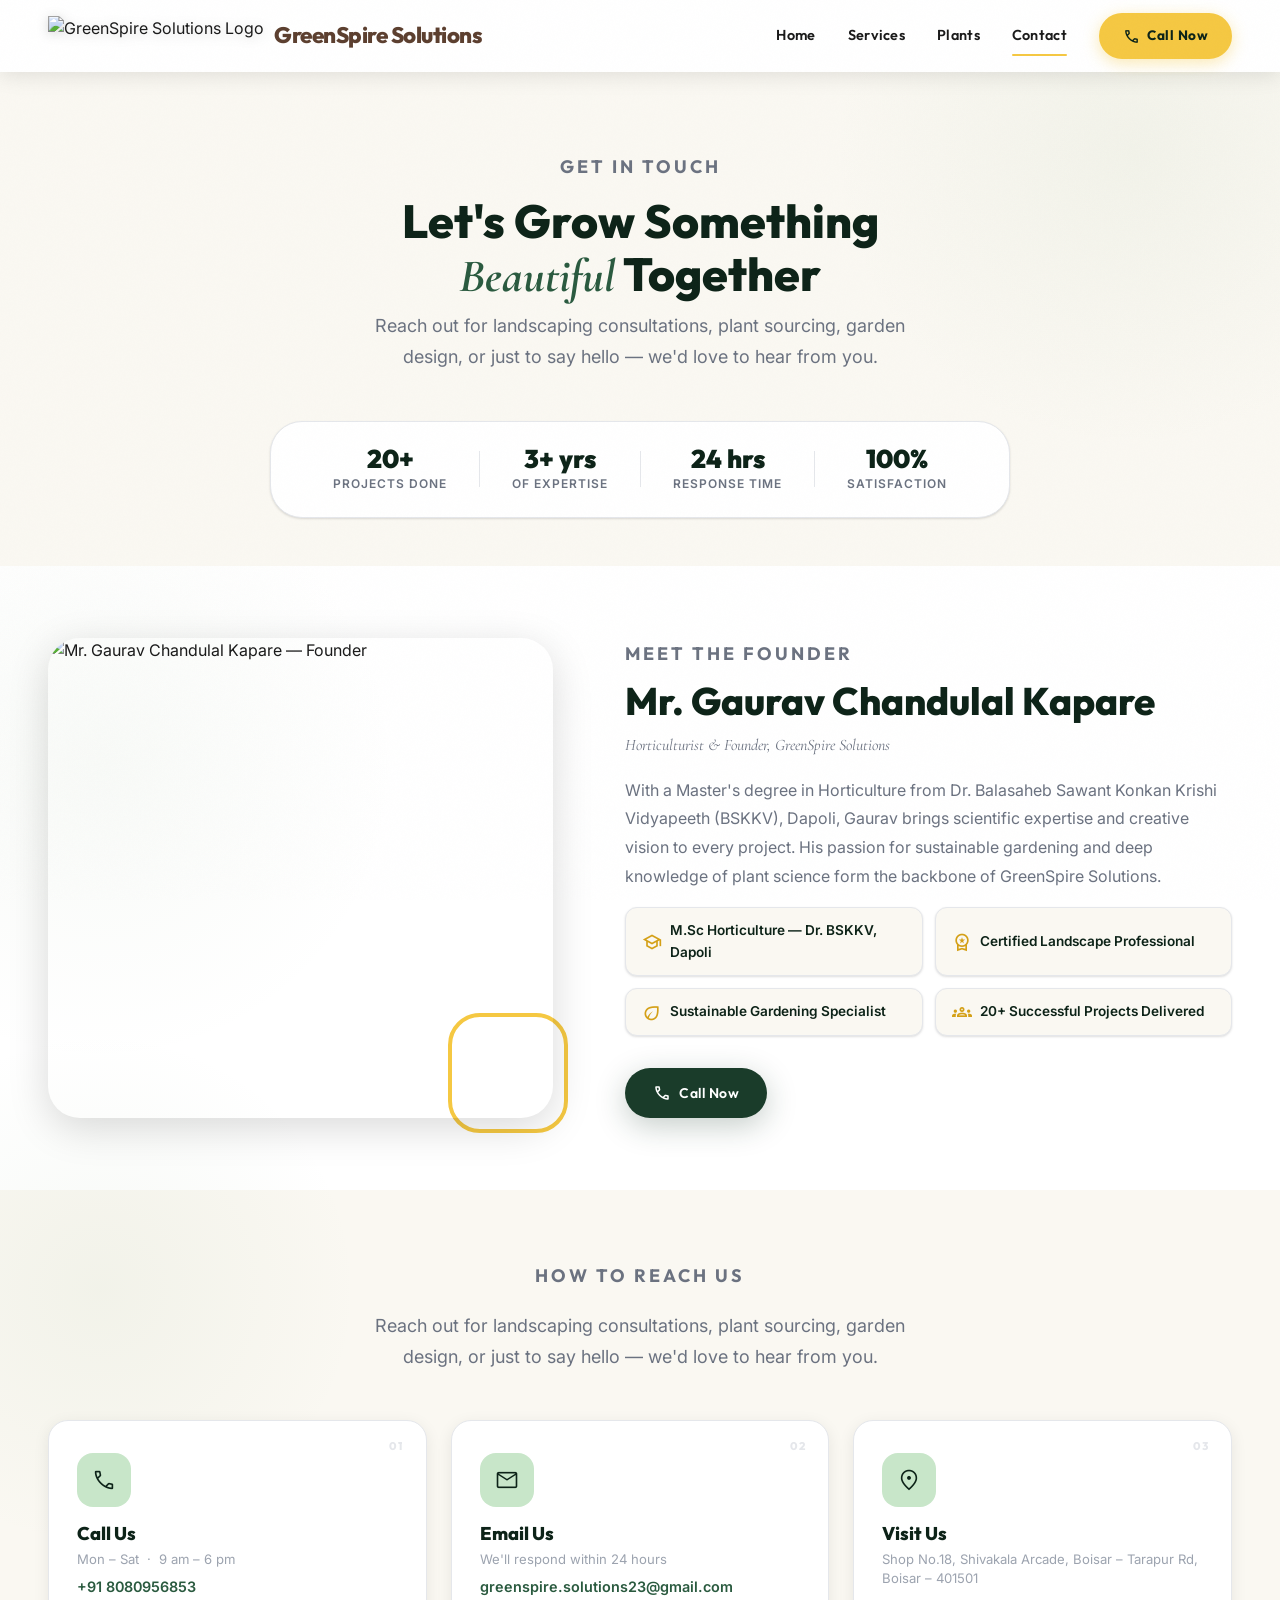
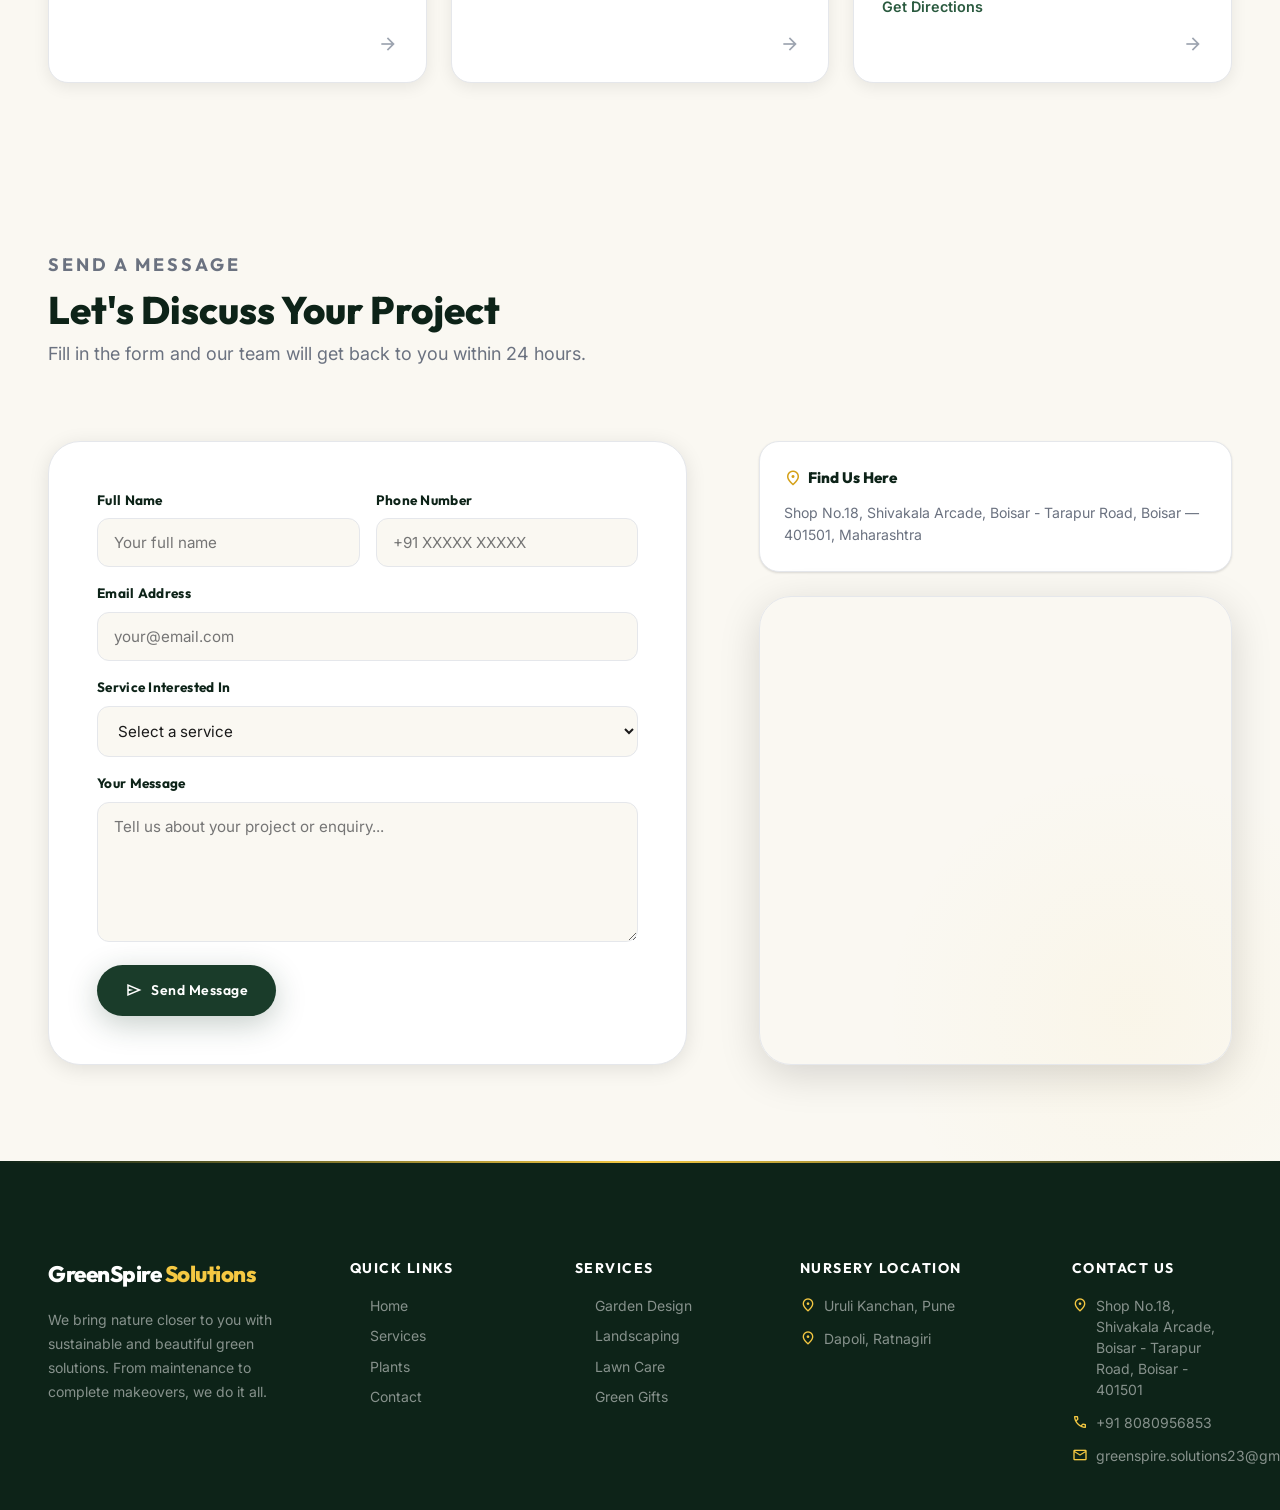
==== contact.html @ 5f8f9358 "ok" ====
<!DOCTYPE html>
<html lang="en">

<head>
  <meta charset="UTF-8">
  <meta name="viewport" content="width=device-width, initial-scale=1.0">
  <meta name="description"
    content="Get in touch with GreenSpire Solutions. Contact Mr. Gaurav Kapare for landscaping, garden design, and plant consultancy in Boisar.">
  <title>Contact Us — GreenSpire Solutions</title>

  <link rel="canonical" href="https://greenspiresolutions.co.in/contact.html">

  <!-- Favicon -->
  <link rel="icon" type="image/png" href="https://ik.imagekit.io/greenspire/GreenSpire%20Solutions%20/logo.png">

  <!-- Open Graph / Social Share -->
  <meta property="og:type" content="website">
  <meta property="og:title" content="Contact Us — GreenSpire Solutions">
  <meta property="og:description" content="Get in touch with GreenSpire Solutions for landscaping, garden design, and plant consultancy in Boisar.">
  <meta property="og:image" content="https://ik.imagekit.io/greenspire/images/about.webp?updatedAt=1776152697371">
  <meta property="og:url" content="https://greenspiresolutions.co.in/contact.html">
  <meta name="twitter:card" content="summary_large_image">

  <!-- Fonts & Material Symbols -->
  <link rel="preconnect" href="https://fonts.googleapis.com">
  <link rel="preconnect" href="https://fonts.gstatic.com" crossorigin>
  <link rel="stylesheet"
    href="https://fonts.googleapis.com/css2?family=Material+Symbols+Outlined:opsz,wght,FILL,GRAD@20..48,100..700,0..1,-50..200" />
  <link rel="stylesheet" href="https://cdnjs.cloudflare.com/ajax/libs/font-awesome/6.5.0/css/all.min.css">

  <!-- Styles -->
  <link rel="stylesheet" href="style/global.css">
  <link rel="stylesheet" href="style/header.css">
  <link rel="stylesheet" href="style/footer.css">
  <link rel="stylesheet" href="style/contact.css">
</head>

<body class="no-announcement">

  <!-- NAVBAR -->
  <nav class="navbar navbar--white" id="navbar" role="navigation" aria-label="Main Navigation">
    <div class="container">
      <a href="index.html" class="nav-logo" aria-label="GreenSpire Home">
        <img src="https://ik.imagekit.io/greenspire/GreenSpire%20Solutions%20/logo.png" alt="GreenSpire Solutions Logo" style="height:40px;width:auto;">
        <span class="nav-logo-text">GreenSpire Solutions</span>
      </a>
      <div class="nav-links" id="navLinks">
        <a href="index.html">Home</a>
        <a href="services.html">Services</a>
        <a href="plants.html">Plants</a>
        <a href="contact.html" class="active">Contact</a>
        <a href="tel:+918080956853" class="btn btn--primary nav-cta">
          <span class="material-symbols-outlined">call</span> Call Now
        </a>
      </div>
      <button class="nav-hamburger" id="navHamburger" aria-label="Toggle mobile menu" aria-expanded="false">
        <span></span><span></span><span></span>
      </button>
    </div>
  </nav>
  <div class="nav-overlay" id="navOverlay" aria-hidden="true"></div>

  <!-- CONTACT INTRO (replaces page-header) -->
  <section class="contact-intro-section">
    <div class="container">
      <div class="svc-section-intro reveal">
        <p class="section-label section-label--dark">Get In Touch</p>
        <h2>Let's Grow Something <em>Beautiful</em> Together</h2>
        <p>Reach out for landscaping consultations, plant sourcing, garden design, or just to say hello — we'd love to hear from you.</p>
      </div>
      <div class="contact-stats reveal">
        <div class="contact-stat">
          <span class="contact-stat-number">20+</span>
          <span class="contact-stat-label">Projects Done</span>
        </div>
        <div class="contact-stat-divider"></div>
        <div class="contact-stat">
          <span class="contact-stat-number">3+ yrs</span>
          <span class="contact-stat-label">Of Expertise</span>
        </div>
        <div class="contact-stat-divider"></div>
        <div class="contact-stat">
          <span class="contact-stat-number">24 hrs</span>
          <span class="contact-stat-label">Response Time</span>
        </div>
        <div class="contact-stat-divider"></div>
        <div class="contact-stat">
          <span class="contact-stat-number">100%</span>
          <span class="contact-stat-label">Satisfaction</span>
        </div>
      </div>
    </div>
  </section>

  <!-- OWNER PROFILE -->
  <section class="section profile-section">
    <div class="container">
      <div class="profile-image reveal-left">
        <img src="https://ik.imagekit.io/greenspire/images/about.webp?updatedAt=1776152697371" loading="lazy" alt="Mr. Gaurav Chandulal Kapare — Founder">
      </div>
      <div class="profile-details reveal-right">
        <p class="section-label">Meet the Founder</p>
        <h2>Mr. Gaurav Chandulal Kapare</h2>
        <p class="profile-title">Horticulturist &amp; Founder, GreenSpire Solutions</p>
        <p>
          With a Master's degree in Horticulture from Dr. Balasaheb Sawant Konkan Krishi Vidyapeeth (BSKKV),
          Dapoli, Gaurav brings scientific expertise and creative vision to every project. His passion for
          sustainable gardening and deep knowledge of plant science form the backbone of GreenSpire Solutions.
        </p>
        <div class="qualifications">
          <div class="qual-item">
            <span class="material-symbols-outlined">school</span>
            M.Sc Horticulture — Dr. BSKKV, Dapoli
          </div>
          <div class="qual-item">
            <span class="material-symbols-outlined">workspace_premium</span>
            Certified Landscape Professional
          </div>
          <div class="qual-item">
            <span class="material-symbols-outlined">eco</span>
            Sustainable Gardening Specialist
          </div>
          <div class="qual-item">
            <span class="material-symbols-outlined">groups</span>
            20+ Successful Projects Delivered
          </div>
        </div>
        <a href="tel:+918080956853" class="btn btn--primary">
          <span class="material-symbols-outlined">call</span> Call Now
        </a>
      </div>
    </div>
  </section>

  <section class="contact-info-section">
    <div class="container">

      <div class="contact-reach-intro">
        <p class="section-label section-label--dark">How to Reach Us</p>
        <p class="contact-reach-sub">Reach out for landscaping consultations, plant sourcing, garden design, or just to say hello — we'd love to hear from you.</p>
      </div>

      <div class="contact-info-grid">

        <!-- Card 1: Call -->
        <a href="tel:+918080956853" class="contact-info-card" aria-label="Call us">
          <div class="cic-index">01</div>
          <div class="cic-icon-ring">
            <span class="material-symbols-outlined">call</span>
          </div>
          <div class="cic-body">
            <h4>Call Us</h4>
            <p class="cic-meta">Mon – Sat &nbsp;·&nbsp; 9 am – 6 pm</p>
            <span class="cic-value">+91 8080956853</span>
          </div>
          <span class="cic-arrow material-symbols-outlined">arrow_forward</span>
        </a>

        <!-- Card 2: Email -->
        <a href="mailto:greenspire.solutions23@gmail.com" class="contact-info-card" aria-label="Email us">
          <div class="cic-index">02</div>
          <div class="cic-icon-ring">
            <span class="material-symbols-outlined">mail</span>
          </div>
          <div class="cic-body">
            <h4>Email Us</h4>
            <p class="cic-meta">We'll respond within 24 hours</p>
            <span class="cic-value">greenspire.solutions23@gmail.com</span>
          </div>
          <span class="cic-arrow material-symbols-outlined">arrow_forward</span>
        </a>

        <!-- Card 3: Visit -->
        <a href="https://maps.google.com/?q=GreenSpire+Solutions+Boisar" target="_blank" rel="noopener noreferrer" class="contact-info-card" aria-label="Visit us">
          <div class="cic-index">03</div>
          <div class="cic-icon-ring">
            <span class="material-symbols-outlined">location_on</span>
          </div>
          <div class="cic-body">
            <h4>Visit Us</h4>
            <p class="cic-meta">Shop No.18, Shivakala Arcade, Boisar – Tarapur Rd, Boisar – 401501</p>
            <span class="cic-value">Get Directions</span>
          </div>
          <span class="cic-arrow material-symbols-outlined">arrow_forward</span>
        </a>

      </div>
    </div>
  </section>

  <!-- CONTACT FORM & MAP -->
  <section class="contact-form-section">
    <div class="container">

      <div class="section-intro-inline reveal">
        <p class="section-label section-label--dark">Send a Message</p>
        <h2>Let's Discuss Your Project</h2>
        <p>Fill in the form and our team will get back to you within 24 hours.</p>
      </div>

      <div class="contact-form-layout">

        <!-- Form box -->
        <div class="contact-form-box reveal-left">
          <div id="contactFormWrap">
            <form
              name="contact"
              method="POST"
              id="contactForm"
              data-netlify="true"
              netlify-honeypot="bot-field"
            >
              <input type="hidden" name="form-name" value="contact">
              <p style="display:none">
                <label>Don't fill this out: <input name="bot-field"></label>
              </p>

              <div class="form-row">
                <div class="form-group">
                  <label for="name">Full Name</label>
                  <input type="text" id="name" name="name" placeholder="Your full name" required>
                </div>
                <div class="form-group">
                  <label for="phone">Phone Number</label>
                  <input type="tel" id="phone" name="phone" placeholder="+91 XXXXX XXXXX" required>
                </div>
              </div>
              <div class="form-group">
                <label for="email">Email Address</label>
                <input type="email" id="email" name="email" placeholder="your@email.com" required>
              </div>
              <div class="form-group">
                <label for="service">Service Interested In</label>
                <select id="service" name="service">
                  <option value="">Select a service</option>
                  <option value="Garden Design">Garden Design</option>
                  <option value="Planting &amp; Landscaping">Planting &amp; Landscaping</option>
                  <option value="Lawn Care">Lawn Care</option>
                  <option value="Irrigation Systems">Irrigation Systems</option>
                  <option value="Expert Maintenance">Expert Maintenance</option>
                  <option value="Corporate Green Gifts">Corporate Green Gifts</option>
                  <option value="Consultancy Services">Consultancy Services</option>
                  <option value="Other">Other</option>
                </select>
              </div>
              <div class="form-group">
                <label for="message">Your Message</label>
                <textarea id="message" name="message" placeholder="Tell us about your project or enquiry..." required></textarea>
              </div>
              <button type="submit" class="btn btn--primary" id="submitBtn">
                <span class="material-symbols-outlined">send</span> Send Message
              </button>
            </form>
          </div>

          <div class="form-success" id="formSuccess">
            <div class="success-icon">
              <span class="material-symbols-outlined">check_circle</span>
            </div>
            <h3>Message Sent!</h3>
            <p>Thank you for reaching out. We'll get back to you within 24 hours.</p>
            <button class="btn btn--primary" id="sendAnotherBtn">
              <span class="material-symbols-outlined">refresh</span> Send Another
            </button>
          </div>
        </div>

        <!-- Map column -->
        <div class="contact-map-col reveal-right">
          <div class="map-quick-info">
            <h4><span class="material-symbols-outlined">location_on</span> Find Us Here</h4>
            <p>Shop No.18, Shivakala Arcade, Boisar - Tarapur Road, Boisar — 401501, Maharashtra</p>
          </div>
          <div class="contact-map">
            <iframe
              src="https://www.google.com/maps/embed?pb=!1m18!1m12!1m3!1d3753.9379043570675!2d72.75709287631457!3d19.800229981559262!2m3!1f0!2f0!3f0!3m2!1i1024!2i768!4f13.1!3m3!1m2!1s0x3be71f02e15a7d15%3A0xc2d3e58716fefe42!2sGreenSpire%20Solutions!5e0!3m2!1sen!2sin!4v1772623169081!5m2!1sen!2sin"
              allowfullscreen="" loading="lazy" referrerpolicy="no-referrer-when-downgrade"
              title="GreenSpire Solutions Location - Boisar">
            </iframe>
          </div>
        </div>

      </div>
    </div>
  </section>

  <!-- FOOTER -->
  <footer class="footer" role="contentinfo">
    <div class="container">
      <div class="footer-grid">
        <div class="footer-brand">
          <a href="index.html" class="nav-logo" aria-label="GreenSpire Home">
            <span class="nav-logo-text" style="color:var(--clr-white);">GreenSpire<span style="color:var(--clr-amber);"> Solutions</span></span>
          </a>
          <p>We bring nature closer to you with sustainable and beautiful green solutions. From maintenance to
            complete makeovers, we do it all.</p>
        </div>
        <div class="footer-col">
          <h4>Quick Links</h4>
          <div class="footer-links">
            <a href="index.html"><span class="material-symbols-outlined">chevron_right</span> Home</a>
            <a href="services.html"><span class="material-symbols-outlined">chevron_right</span> Services</a>
            <a href="plants.html"><span class="material-symbols-outlined">chevron_right</span> Plants</a>
            <a href="contact.html"><span class="material-symbols-outlined">chevron_right</span> Contact</a>
          </div>
        </div>
        <div class="footer-col">
          <h4>Services</h4>
          <div class="footer-links">
            <a href="services.html"><span class="material-symbols-outlined">chevron_right</span> Garden Design</a>
            <a href="services.html"><span class="material-symbols-outlined">chevron_right</span> Landscaping</a>
            <a href="services.html"><span class="material-symbols-outlined">chevron_right</span> Lawn Care</a>
            <a href="services.html"><span class="material-symbols-outlined">chevron_right</span> Green Gifts</a>
          </div>
        </div>
        <div class="footer-col">
          <h4>Nursery Location</h4>
          <div class="footer-contact-item">
            <span class="material-symbols-outlined">location_on</span>
            <span>Uruli Kanchan, Pune</span>
          </div>
          <div class="footer-contact-item">
            <span class="material-symbols-outlined">location_on</span>
            <span>Dapoli, Ratnagiri</span>
          </div>
        </div>
        <div class="footer-col">
          <h4>Contact Us</h4>
          <div class="footer-contact-item">
            <span class="material-symbols-outlined">location_on</span>
            <span>Shop No.18, Shivakala Arcade, Boisar - Tarapur Road, Boisar - 401501</span>
          </div>
          <div class="footer-contact-item">
            <span class="material-symbols-outlined">call</span>
            <a href="tel:+918080956853">+91 8080956853</a>
          </div>
          <div class="footer-contact-item">
            <span class="material-symbols-outlined">mail</span>
            <a href="mailto:greenspire.solutions23@gmail.com">greenspire.solutions23@gmail.com</a>
          </div>
        </div>
        
      </div>
    </div>
  </footer>

  <!-- GO TO TOP BUTTON -->
  <button class="go-top-btn" id="goTopBtn" aria-label="Go to top">
    <span class="material-symbols-outlined">arrow_upward</span>
  </button>

  <script src="js/main.js"></script>
  <script>
    document.addEventListener('DOMContentLoaded', function () {
      var form = document.getElementById('contactForm');
      var formWrap = document.getElementById('contactFormWrap');
      var formSuccess = document.getElementById('formSuccess');
      var submitBtn = document.getElementById('submitBtn');
      var sendAnotherBtn = document.getElementById('sendAnotherBtn');

      function encode(data) {
        return Object.keys(data)
          .map(function (key) {
            return encodeURIComponent(key) + '=' + encodeURIComponent(data[key]);
          })
          .join('&');
      }

      function showSuccess() {
        formWrap.classList.add('hidden');
        formSuccess.classList.add('visible');
        formSuccess.scrollIntoView({ behavior: 'smooth', block: 'center' });
      }

      function resetSubmitBtn() {
        submitBtn.disabled = false;
        submitBtn.innerHTML = '<span class="material-symbols-outlined">send</span> Send Message';
      }

      form.addEventListener('submit', async function (e) {
        e.preventDefault();

        submitBtn.disabled = true;
        submitBtn.innerHTML = '<span class="material-symbols-outlined">hourglass_empty</span> Sending...';

        try {
          var formData = new FormData(form);
          var data = Object.fromEntries(formData.entries());
          data['form-name'] = 'contact';

          var response = await fetch('/', {
            method: 'POST',
            headers: { 'Content-Type': 'application/x-www-form-urlencoded' },
            body: encode(data)
          });

          if (!response.ok) {
            throw new Error('Form submission failed with status: ' + response.status);
          }

          showSuccess();
          window.history.replaceState({}, document.title, window.location.pathname);
        } catch (error) {
          resetSubmitBtn();
          var errMsg = document.getElementById('formErrorMsg');
          if (!errMsg) {
            errMsg = document.createElement('p');
            errMsg.id = 'formErrorMsg';
            errMsg.style.cssText = 'color:#c62828;font-size:0.9rem;margin-top:0.75rem;';
            submitBtn.after(errMsg);
          }
          errMsg.textContent = 'Something went wrong. Please try again or call us directly.';
        }
      });

      sendAnotherBtn.addEventListener('click', function () {
        formSuccess.classList.remove('visible');
        formWrap.classList.remove('hidden');
        form.reset();
        resetSubmitBtn();
        var errMsg = document.getElementById('formErrorMsg');
        if (errMsg) errMsg.textContent = '';
        window.history.replaceState({}, document.title, window.location.pathname);
      });
    });
  </script>
</body>
</html>
---- style/global.css ----
/* ===================================================
   GREENSPIRE — GLOBAL CSS
   Design System · Tokens · Resets · Utilities
   =================================================== */

@import url('https://fonts.googleapis.com/css2?family=Cormorant+Garamond:ital,wght@0,400;0,600;0,700;1,400&family=Inter:wght@300;400;500;600;700&family=Outfit:wght@400;500;600;700;800;900&family=Playfair+Display:ital,wght@0,400;0,700;1,400&display=swap');

/* ── CSS Custom Properties ── */
:root {
  /* Colors */
  --clr-forest:        #1A3C2A;
  --clr-forest-light:  #2A5A3F;
  --clr-forest-deep:   #0D2318;
  --clr-amber:         #F5C842;
  --clr-amber-dark:    #D4A017;
  --clr-amber-light:   #FDE68A;
  --clr-sage:          #87A878;
  --clr-mint:          #C8E6C9;
  --clr-cream:         #FAF8F2;
  --clr-cream-dark:    #F0EDE2;
  --clr-coral:         #E8705A;
  --clr-brown:         #5C3F2F;
  --clr-white:         #FFFFFF;
  --clr-black:         #0A0A0A;
  --clr-text:          #1A1A1A;
  --clr-text-muted:    #6B7280;
  --clr-text-light:    #9CA3AF;
  --clr-border:        #E5E7EB;

  /* Typography */
  --ff-display:  'Cormorant Garamond', Georgia, serif;
  --ff-heading:  'Outfit', 'Inter', sans-serif;
  --ff-body:     'Inter', system-ui, sans-serif;

  /* Font Sizes */
  --fs-xs:     0.75rem;
  --fs-small:  0.875rem;
  --fs-body:   1rem;
  --fs-md:     1.125rem;
  --fs-lg:     1.25rem;
  --fs-xl:     1.5rem;
  --fs-2xl:    2rem;
  --fs-3xl:    2.5rem;
  --fs-4xl:    3.5rem;
  --fs-5xl:    5rem;
  --fs-hero:   clamp(3rem, 7vw, 6rem);

  /* Spacing */
  --space-xs:   0.5rem;
  --space-sm:   0.75rem;
  --space-md:   1rem;
  --space-lg:   1.5rem;
  --space-xl:   2rem;
  --space-2xl:  3rem;
  --space-3xl:  4.5rem;
  --space-4xl:  6rem;

  /* Layout */
  --nav-height:    72px;
  --container-max: 1280px;
  --container-pad: clamp(1rem, 5vw, 3rem);

  /* Borders */
  --radius-sm:  6px;
  --radius-md:  12px;
  --radius-lg:  20px;
  --radius-xl:  32px;
  --radius-pill: 9999px;

  /* Shadows */
  --shadow-sm:  0 1px 3px rgba(0,0,0,0.08), 0 1px 2px rgba(0,0,0,0.06);
  --shadow-md:  0 4px 20px rgba(0,0,0,0.10);
  --shadow-lg:  0 10px 40px rgba(0,0,0,0.15);
  --shadow-xl:  0 25px 60px rgba(0,0,0,0.20);
  --shadow-green: 0 8px 30px rgba(26,60,42,0.25);
  --shadow-amber: 0 8px 30px rgba(245,200,66,0.30);

  /* Transitions */
  --transition:     0.3s cubic-bezier(0.4, 0, 0.2, 1);
  --transition-slow: 0.6s cubic-bezier(0.4, 0, 0.2, 1);
  --transition-bounce: 0.45s cubic-bezier(0.34, 1.56, 0.64, 1);

  /* Z-index layers */
  --z-base:    0;
  --z-raised:  10;
  --z-sticky:  100;
  --z-overlay: 200;
  --z-modal:   300;
  --z-top:     400;
}

/* ── Reset & Base ── */
*, *::before, *::after {
  box-sizing: border-box;
  margin: 0;
  padding: 0;
}

html {
  font-size: 16px;
  scroll-behavior: smooth;
  overflow-x: hidden;
  -webkit-font-smoothing: antialiased;
  -moz-osx-font-smoothing: grayscale;
  text-rendering: optimizeLegibility;
}

body {
  font-family: var(--ff-body);
  font-size: var(--fs-body);
  color: var(--clr-text);
  background: var(--clr-cream);
  overflow-x: hidden;
  line-height: 1.6;
  cursor: auto;
}

img, video {
  display: block;
  max-width: 100%;
  height: auto;
}

a {
  text-decoration: none;
  color: inherit;
}

ul, ol {
  list-style: none;
}

button {
  border: none;
  background: none;
  cursor: pointer;
  font: inherit;
}

/* ── Container ── */
.container {
  max-width: var(--container-max);
  margin-inline: auto;
  padding-inline: var(--container-pad);
}

/* ── Section ── */
.section {
  padding-block: var(--space-4xl);
}

/* ── Buttons ── */
.btn {
  display: inline-flex;
  align-items: center;
  gap: var(--space-xs);
  padding: 14px 28px;
  border-radius: var(--radius-pill);
  font-family: var(--ff-heading);
  font-size: var(--fs-small);
  font-weight: 600;
  letter-spacing: 0.5px;
  transition: all var(--transition-bounce);
  cursor: pointer;
  position: relative;
  overflow: hidden;
  white-space: nowrap;
}

.btn::before {
  content: '';
  position: absolute;
  inset: 0;
  background: rgba(255,255,255,0.15);
  opacity: 0;
  transition: opacity 0.3s ease;
}

.btn:hover::before { opacity: 1; }

.btn--primary {
  background: var(--clr-forest);
  color: var(--clr-white);
  box-shadow: var(--shadow-green);
}

.btn--primary:hover {
  transform: translateY(-3px);
  box-shadow: 0 15px 40px rgba(26,60,42,0.35);
}

.btn--amber-solid {
  background: var(--clr-amber);
  color: var(--clr-forest-deep);
  font-weight: 700;
  box-shadow: 0 15px 40px rgba(30, 68, 21, 0.344);
}

.btn--amber-solid:hover {
  transform: translateY(-3px) scale(1.02);
  box-shadow: 0 15px 40px rgba(19, 18, 15, 0.45);
}

.btn--ghost-white {
  background: transparent;
  color: var(--clr-white);
  border: 2px solid rgba(255,255,255,0.5);
}

.btn--ghost-white:hover {
  background: rgba(255,255,255,0.12);
  border-color: var(--clr-white);
  transform: translateY(-3px);
}

.btn--outline {
  background: transparent;
  color: var(--clr-forest);
  border: 2px solid var(--clr-forest);
}

.btn--outline:hover {
  background: var(--clr-forest);
  color: var(--clr-white);
  transform: translateY(-3px);
}

.btn--dark-why {
  background: var(--clr-forest-deep);
  color: var(--clr-white);
  box-shadow: var(--shadow-green);
}

.btn--dark-why:hover {
  transform: translateY(-3px);
  box-shadow: 0 15px 40px rgba(13,35,24,0.40);
}

.btn .material-symbols-outlined {
  font-size: 18px;
  transition: transform 0.3s ease;
}

.btn:hover .material-symbols-outlined {
  transform: translate(3px, -3px);
}

/* ── Section Labels ── */
.section-label {
  display: inline-block;
  font-family: var(--ff-heading);
  font-size: 0.875rem;
  font-weight: 700;
  letter-spacing: 3px;
  text-transform: uppercase;
  color: var(--clr-sage);
  margin-bottom: var(--space-sm);
}

.section-label--dark {
  color: var(--clr-forest);
}

.section-label--amber {
  color: var(--clr-amber-dark);
}

/* ── Section Headers ── */
.section-header {
  text-align: center;
  margin-bottom: var(--space-3xl);
}

.section-header h2 {
  font-family: var(--ff-heading);
  font-size: var(--fs-4xl);
  font-weight: 800;
  line-height: 1.1;
  color: var(--clr-forest-deep);
  margin-bottom: var(--space-md);
}

.section-header p {
  font-size: var(--fs-md);
  color: var(--clr-text-muted);
  max-width: 520px;
  margin-inline: auto;
}

.section-header-v2 {
  display: flex;
  align-items: flex-end;
  justify-content: space-between;
  margin-bottom: var(--space-2xl);
  gap: var(--space-md);
}

.section-title-v2 {
  font-family: var(--ff-heading);
  font-size: clamp(2rem, 4vw, 3.5rem);
  font-weight: 900;
  line-height: 1.05;
  color: var(--clr-forest-deep);
}

/* ── Reveal Animations ── */
.reveal,
.reveal-left,
.reveal-right {
  opacity: 0;
  transform: translateY(40px);
  transition: opacity 0.7s ease, transform 0.7s cubic-bezier(0.34, 1.56, 0.64, 1);
}

.reveal-left {
  transform: translateX(-60px);
}

.reveal-right {
  transform: translateX(60px);
}

.reveal.visible,
.reveal-left.visible,
.reveal-right.visible {
  opacity: 1;
  transform: translate(0);
}

/* Staggered delays */
.reveal[style*="--i:0"] { transition-delay: 0ms; }
.reveal[style*="--i:1"] { transition-delay: 100ms; }
.reveal[style*="--i:2"] { transition-delay: 200ms; }
.reveal[style*="--i:3"] { transition-delay: 300ms; }
.reveal[style*="--i:4"] { transition-delay: 400ms; }

/* ── CTA Center ── */
.cta-center {
  text-align: center;
  margin-top: var(--space-3xl);
}

/* ── Project Tag ── */
.project-tag {
  display: inline-block;
  padding: 4px 12px;
  background: var(--clr-amber);
  color: var(--clr-forest-deep);
  border-radius: var(--radius-pill);
  font-size: var(--fs-xs);
  font-weight: 700;
  letter-spacing: 1.5px;
  text-transform: uppercase;
  margin-bottom: var(--space-xs);
}

/* ── Noise texture overlay (subtle) ── */
body::before {
  content: '';
  position: fixed;
  inset: 0;
  opacity: 0.018;
  background-image: url("data:image/svg+xml,%3Csvg xmlns='http://www.w3.org/2000/svg' width='300' height='300'%3E%3Cfilter id='noise'%3E%3CfeTurbulence type='fractalNoise' baseFrequency='0.65' numOctaves='3' stitchTiles='stitch'/%3E%3C/filter%3E%3Crect width='300' height='300' filter='url(%23noise)' opacity='1'/%3E%3C/svg%3E");
  pointer-events: none;
  z-index: 9998;
}

/* ── Go Top Button ── */
.go-top-btn {
  position: fixed;
  bottom: 2rem;
  right: 2rem;
  width: 52px;
  height: 52px;
  border-radius: 50%;
  background: var(--clr-forest);
  color: var(--clr-white);
  display: flex;
  align-items: center;
  justify-content: center;
  box-shadow: var(--shadow-green);
  z-index: var(--z-overlay);
  opacity: 0;
  transform: translateY(20px);
  transition: all var(--transition);
  pointer-events: none;
  cursor: pointer;
}

.go-top-btn.visible {
  opacity: 1;
  transform: translateY(0);
  pointer-events: all;
}

.go-top-btn:hover {
  background: var(--clr-amber);
  color: var(--clr-forest-deep);
  transform: translateY(-4px);
}

/* ── Material Symbols ── */
.material-symbols-outlined {
  font-variation-settings: 'FILL' 0, 'wght' 400, 'GRAD' 0, 'opsz' 24;
  vertical-align: middle;
  line-height: 1;
}

/* ── Scrollbar ── */
::-webkit-scrollbar {
  width: 5px;
}
::-webkit-scrollbar-track {
  background: var(--clr-cream-dark);
}
::-webkit-scrollbar-thumb {
  background: var(--clr-sage);
  border-radius: var(--radius-pill);
}
::-webkit-scrollbar-thumb:hover {
  background: var(--clr-forest);
}

/* ── Lightbox ── */
.lightbox {
  position: fixed;
  inset: 0;
  background: rgba(10, 10, 10, 0.92);
  z-index: var(--z-modal);
  display: flex;
  align-items: center;
  justify-content: center;
  opacity: 0;
  visibility: hidden;
  transition: opacity 0.3s ease, visibility 0.3s ease;
  backdrop-filter: blur(10px);
}

.lightbox.open {
  opacity: 1;
  visibility: visible;
}

.lightbox-close {
  position: absolute;
  top: 1.5rem;
  right: 1.5rem;
  width: 44px;
  height: 44px;
  border-radius: 50%;
  background: rgba(255,255,255,0.1);
  color: var(--clr-white);
  display: flex;
  align-items: center;
  justify-content: center;
  transition: all var(--transition);
  cursor: pointer;
}

.lightbox-close:hover {
  background: var(--clr-amber);
  color: var(--clr-forest-deep);
  transform: rotate(90deg);
}

.lightbox-content {
  display: flex;
  flex-direction: column;
  align-items: center;
  gap: var(--space-md);
  max-width: 800px;
  width: 90%;
  max-height: 90vh;
  transform: scale(0.92) translateY(16px);
  transition: transform 0.4s cubic-bezier(0.34, 1.56, 0.64, 1);
}

.lightbox.open .lightbox-content {
  transform: scale(1) translateY(0);
}

/* ── Media block: photo + prev/next arrows, nothing else ── */
.lightbox-media {
  position: relative;
  width: 100%;
}

.lightbox-media img {
  display: block;
  width: 100%;
  max-height: 72vh;
  object-fit: contain;
  border-radius: var(--radius-lg);
  transition: opacity 0.25s ease;
}

.lightbox-arrow {
  position: absolute;
  top: calc(50% - 28px);
  width: 44px;
  height: 44px;
  border-radius: 50%;
  background: rgba(255,255,255,0.15);
  backdrop-filter: blur(8px);
  color: var(--clr-white);
  display: flex;
  align-items: center;
  justify-content: center;
  transition: all var(--transition);
  cursor: pointer;
  z-index: 2;
}

.lightbox-arrow:hover {
  background: var(--clr-amber);
  color: var(--clr-forest-deep);
}

.lightbox-arrow--prev { left: var(--space-sm); }
.lightbox-arrow--next { right: var(--space-sm); }

/* ── Caption: shows the project title/category when a portfolio
   photo is tapped, so the label that no longer fits on the small
   mobile card is now readable together with the full-size image ── */
.lightbox-caption {
  display: flex;
  align-items: center;
  justify-content: center;
  gap: 8px;
  padding: 10px 22px;
  background: rgba(255,255,255,0.08);
  backdrop-filter: blur(10px);
  -webkit-backdrop-filter: blur(10px);
  border: 1px solid rgba(255,255,255,0.18);
  border-radius: var(--radius-pill);
  color: var(--clr-white);
  font-family: var(--ff-heading);
  font-size: var(--fs-small);
  font-weight: 600;
  letter-spacing: 0.5px;
  text-transform: uppercase;
  text-align: center;
}

.lightbox-caption .material-symbols-outlined {
  color: var(--clr-amber);
  font-size: 18px;
  font-variation-settings: 'FILL' 1, 'wght' 500, 'GRAD' 0, 'opsz' 20;
}

.lightbox-caption.is-hidden {
  display: none;
}

@media (max-width: 480px) {
  .lightbox-caption {
    font-size: var(--fs-xs);
    padding: 8px 16px;
  }
}

/* Hidden automatically (via JS) when a project only has one photo */
.lightbox-arrow.is-hidden,
.lightbox-thumbs.is-hidden {
  display: none;
}

/* ── Small thumbnails under the main photo ── */
.lightbox-thumbs {
  display: flex;
  justify-content: center;
  gap: var(--space-xs);
  flex-wrap: wrap;
}

.lightbox-thumbs img {
  width: 64px;
  height: 48px;
  object-fit: cover;
  border-radius: var(--radius-sm);
  opacity: 0.5;
  border: 2px solid transparent;
  transition: all var(--transition);
  cursor: pointer;
}

.lightbox-thumbs img:hover {
  opacity: 0.85;
}

.lightbox-thumbs img.active {
  opacity: 1;
  border-color: var(--clr-amber);
}

@media (max-width: 768px) {
  .lightbox-media img {
    max-height: 60vh;
  }

  .lightbox-thumbs img {
    width: 52px;
    height: 40px;
  }
}

.project-details {
  display: flex;
  flex-direction: column;
  gap: var(--space-xs);
  margin-top: var(--space-sm);
}

.detail-item {
  display: flex;
  align-items: center;
  gap: var(--space-xs);
  color: rgba(255,255,255,0.65);
  font-size: var(--fs-small);
}

.detail-item .material-symbols-outlined {
  color: var(--clr-amber);
  font-size: 18px;
}

/* ── Page Loader ── */
.page-loader {
  position: fixed;
  inset: 0;
  background: var(--clr-cream);
  z-index: 10000;
  display: flex;
  align-items: center;
  justify-content: center;
  flex-direction: column;
  gap: 14px;
  transition: opacity 0.6s ease, visibility 0.6s ease;
}

.page-loader.loaded {
  opacity: 0;
  visibility: hidden;
}

/* Logo image — spins smoothly */
.loader-image {
  width: 52px;
  height: 52px;
  object-fit: contain;
  animation: imgSpin 1.4s cubic-bezier(0.4, 0, 0.2, 1) infinite;
  filter: drop-shadow(0 4px 10px rgba(26, 60, 42, 0.18));
}

@keyframes imgSpin {
  0%   { transform: rotate(0deg) scale(1); }
  50%  { transform: rotate(180deg) scale(1.08); }
  100% { transform: rotate(360deg) scale(1); }
}

/* Brand name below */
.loader-logo {
  font-family: var(--ff-heading);
  font-size: 0.85rem;
  font-weight: 800;
  color: var(--clr-forest-deep);
  letter-spacing: 0.3px;
}

.loader-logo span {
  color: var(--clr-amber-dark);
}

/* ── Utilities ── */
.sr-only {
  position: absolute;
  width: 1px;
  height: 1px;
  padding: 0;
  margin: -1px;
  overflow: hidden;
  clip: rect(0,0,0,0);
  border: 0;
}

.text-center { text-align: center; }
.text-white  { color: var(--clr-white); }
.text-amber  { color: var(--clr-amber); }
.text-forest { color: var(--clr-forest); }


/* ═══════════════════════════════════════════
   GLOBAL RESPONSIVE ADJUSTMENTS (Tablet & Mobile)
   ═══════════════════════════════════════════ */
@media (max-width: 768px) {
  :root {
    /* Reduce global paddings to prevent components from crushing together */
    --space-4xl: 4rem;
    --space-3xl: 3rem;
    --space-2xl: 2.25rem;
    --space-xl:  1.5rem;
    --space-lg:  1.25rem;

    /* Scale down large font tiers */
    --fs-4xl: 2.5rem;
    --fs-3xl: 2rem;
    --fs-2xl: 1.5rem;
    
    --container-pad: 1.25rem;
  }
  
  /* Reduce main section gaps */
  .section {
    padding-block: var(--space-3xl);
  }

  .section-header h2 {
    font-size: clamp(2rem, 6vw, 2.5rem);
    line-height: 1.15;
  }
  
  .lightbox-content {
    max-width: 95%;
  }
}

@media (max-width: 480px) {
  :root {
    --space-3xl: 2.5rem;
    --space-4xl: 3rem;
  }
}
---- style/header.css ----
/* ===================================================
   GREENSPIRE — HEADER CSS
   Navbar · Mobile Menu · Overlay
   =================================================== */

/* ── Navbar Base ── */
.navbar {
  position: fixed;
  top: 0;
  left: 0;
  width: 100%;
  height: var(--nav-height);
  z-index: var(--z-top);
  transition: background var(--transition), box-shadow var(--transition), backdrop-filter var(--transition);
  background: transparent;
}

/* ── Announcement Bar above nav  ── */
.announcement-bar {
  position: fixed;
  top: 0;
  left: 0;
  width: 100%;
  height: 36px;
  /* Static gradient — gradientShift animation removed. It animated a fixed
     element on every frame, forcing the browser to composite the entire
     viewport continuously. Static bg costs nothing. */
  background: linear-gradient(90deg, var(--clr-forest) 0%, var(--clr-forest-light) 50%, var(--clr-forest) 100%);
  display: flex;
  align-items: center;
  justify-content: center;
  z-index: calc(var(--z-top) + 1);
  font-size: var(--fs-xs);
  font-weight: 600;
  color: var(--clr-white);
  letter-spacing: 1px;
  overflow: hidden;
}

.announcement-bar .ann-inner {
  display: flex;
  gap: 3rem;
  animation: annScroll 18s linear infinite;
  white-space: nowrap;
  /* will-change tells the browser to promote only the scrolling text strip
     to its own GPU layer — keeps the bar repaint-free while scrolling */
  will-change: transform;
}

.announcement-bar .ann-inner span {
  display: flex;
  align-items: center;
  gap: 0.5rem;
}

@keyframes annScroll {
  from { transform: translateX(0); }
  to   { transform: translateX(-50%); }
}

/* Push everything down so navbar sits below announcement bar */
body {
  padding-top: 36px;
}

.navbar {
  top: 36px;
}

/* ── Scrolled State ── */
.navbar.scrolled {
  background: rgba(250, 248, 242, 0.96);
  backdrop-filter: blur(20px);
  -webkit-backdrop-filter: blur(20px);
  box-shadow: 0 2px 20px rgba(26, 60, 42, 0.10), 0 0 0 1px rgba(245, 200, 66, 0.18);
}

.navbar.navbar--white {
  background: #FFFFFF;
  backdrop-filter: blur(20px);
  -webkit-backdrop-filter: blur(20px);
  box-shadow: var(--shadow-md);
}

/* ── Pill Indicator — active page dot ── */
.navbar::after {
  content: '';
  position: absolute;
  bottom: 0;
  left: 50%;
  transform: translateX(-50%);
  width: 40px;
  height: 2px;
  background: var(--clr-amber);
  border-radius: var(--radius-pill);
  opacity: 0;
  transition: opacity var(--transition);
}

.navbar.scrolled::after {
  opacity: 1;
}

/* ── Container ── */
.navbar .container {
  display: flex;
  align-items: center;
  justify-content: space-between;
  height: 100%;
}

/* ── Logo ── */
.nav-logo {
  display: flex;
  align-items: center;
  gap: 10px;
  z-index: var(--z-top);
}

.nav-logo img {
  height: 40px;
  width: auto;
  transition: transform var(--transition-bounce), filter var(--transition);
  filter: drop-shadow(0 2px 6px rgba(0,0,0,0.15));
}

.nav-logo-text {
  font-family: var(--ff-heading);
  font-size: 1.4rem;
  font-weight: 800;
  color: var(--clr-cream);
  transition: color 0.35s ease;
  letter-spacing: -0.5px;
  white-space: nowrap;
}

.nav-logo-text span {
  color: var(--clr-amber);
  transition: color 0.35s ease;
}

.navbar.scrolled .nav-logo-text,
.navbar.navbar--white .nav-logo-text {
  color: var(--clr-brown);
}

.navbar.scrolled .nav-logo-text span,
.navbar.navbar--white .nav-logo-text span {
  color: var(--clr-forest);
}

/* ── Nav Links ── */
.nav-links {
  display: flex;
  align-items: center;
  gap: var(--space-xl);
}

.nav-links a:not(.nav-cta) {
  font-family: var(--ff-heading);
  font-size: 0.9rem;
  font-weight: 600;
  color: rgba(255, 255, 255, 0.85);
  position: relative;
  padding: 4px 0;
  letter-spacing: 0.3px;
  transition: color var(--transition);
}

.navbar.scrolled .nav-links a:not(.nav-cta),
.navbar.navbar--white .nav-links a:not(.nav-cta) {
  color: var(--clr-text);
}

/* Underline effect */
.nav-links a:not(.nav-cta)::after {
  content: '';
  position: absolute;
  bottom: -4px;
  left: 0;
  width: 0;
  height: 2px;
  background: var(--clr-amber);
  border-radius: var(--radius-pill);
  transition: width var(--transition-bounce);
}

.nav-links a:not(.nav-cta):hover::after,
.nav-links a:not(.nav-cta).active::after {
  width: 100%;
}

.nav-links a:not(.nav-cta):hover {
  color: var(--clr-amber);
}

.navbar.scrolled .nav-links a:not(.nav-cta):hover {
  color: var(--clr-forest);
}

.nav-links a:not(.nav-cta).active {
  color: var(--clr-amber);
}

.navbar.scrolled .nav-links a:not(.nav-cta).active {
  color: var(--clr-forest);
}

/* ── CTA Button in Nav ── */
.nav-cta,
.nav-links a.nav-cta {
  display: inline-flex !important;
  align-items: center !important;
  gap: 7px !important;
  padding: 10px 22px !important;
  border-radius: var(--radius-pill) !important;
  background: var(--clr-amber) !important;
  color: var(--clr-forest-deep) !important;
  font-family: var(--ff-heading) !important;
  font-size: 0.85rem !important;
  font-weight: 700 !important;
  border: 2px solid var(--clr-amber) !important;
  white-space: nowrap !important;
  text-decoration: none !important;
  transition: all 0.15s ease-out !important;
  box-shadow: 0 4px 16px rgba(245, 200, 66, 0.4) !important;
  position: relative !important;
}

.nav-cta::after,
.nav-links a.nav-cta::after {
  display: none !important;
}

.nav-cta .material-symbols-outlined,
.nav-links a.nav-cta .material-symbols-outlined {
  font-size: 17px !important;
  animation: ring 4s ease-in-out infinite;
}

.nav-cta:hover,
.nav-links a.nav-cta:hover {
  background: var(--clr-forest) !important;
  color: var(--clr-white) !important;
  border-color: var(--clr-forest) !important;
  transform: translateY(-3px) scale(1.03) !important;
  box-shadow: 0 10px 28px rgba(26, 60, 42, 0.30) !important;
}

@keyframes ring {
  0%, 85%, 100% { transform: rotate(0deg); }
  88%            { transform: rotate(-18deg); }
  92%            { transform: rotate(18deg); }
  96%            { transform: rotate(-10deg); }
}

/* ── Hamburger Menu ── */
.nav-hamburger {
  display: none;
  flex-direction: column;
  gap: 5px;
  padding: 8px;
  z-index: var(--z-top);
  border-radius: var(--radius-sm);
  transition: background var(--transition);
}

.nav-hamburger:hover {
  background: rgba(245, 200, 66, 0.15);
}

.nav-hamburger span {
  display: block;
  border-radius: var(--radius-pill);
  transition: all var(--transition), background 0.35s ease;
}

.nav-hamburger span:nth-child(1) { width: 24px; height: 2px; background: var(--clr-cream); }
.nav-hamburger span:nth-child(2) { width: 18px; height: 2px; background: var(--clr-amber); }
.nav-hamburger span:nth-child(3) { width: 24px; height: 2px; background: var(--clr-cream); }

.navbar.scrolled .nav-hamburger span,
.navbar.navbar--white .nav-hamburger span {
  background: var(--clr-brown) !important;
}

.navbar.scrolled .nav-hamburger span:nth-child(2),
.navbar.navbar--white .nav-hamburger span:nth-child(2) {
  background: var(--clr-forest) !important;
}

.nav-hamburger.open span:nth-child(1) {
  transform: rotate(45deg) translate(5px, 5px);
  width: 24px;
}

.nav-hamburger.open span:nth-child(2) {
  opacity: 0;
  transform: translateX(-10px);
}

.nav-hamburger.open span:nth-child(3) {
  transform: rotate(-45deg) translate(5px, -5px);
  width: 24px;
}

/* ── Overlay ── */
.nav-overlay {
  position: fixed;
  inset: 0;
  background: rgba(0, 0, 0, 0.55);
  backdrop-filter: blur(4px);
  z-index: calc(var(--z-top) - 2);
  opacity: 0;
  visibility: hidden;
  transition: opacity 0.3s ease, visibility 0.3s ease;
}

.nav-overlay.open {
  opacity: 1;
  visibility: visible;
}

/* ── Responsive Mobile ── */
@media (max-width: 768px) {
  .nav-hamburger {
    display: flex;
  }

  .nav-links {
    position: fixed;
    top: 36px;
    right: -100%;
    width: min(85%, 380px);
    height: calc(100vh - 36px);
    background: var(--clr-cream);
    flex-direction: column;
    align-items: flex-start;
    padding: calc(var(--nav-height) + var(--space-xl)) var(--space-xl) var(--space-xl);
    gap: var(--space-sm);
    box-shadow: var(--shadow-xl);
    transition: right 0.35s cubic-bezier(0.4, 0, 0.2, 1);
    z-index: calc(var(--z-top) - 1);
    overflow-y: auto;
  }

  .nav-links.open {
    right: 0;
  }

  .nav-links a:not(.nav-cta) {
    font-size: var(--fs-lg);
    padding: var(--space-sm) 0;
    color: var(--clr-text) !important;
    width: 100%;
    border-bottom: 1px solid var(--clr-border);
  }

  .nav-links a:not(.nav-cta)::after {
    display: none;
  }

  .nav-cta,
  .nav-links a.nav-cta {
    margin-top: var(--space-md) !important;
    width: 100% !important;
    justify-content: center !important;
  }
}

@media (min-width: 769px) and (max-width: 1024px) {
  .nav-links {
    gap: var(--space-md);
  }
}

/* ─────────────────────────────
   TABLET (768px–900px)
   ───────────────────────────── */
@media (min-width: 768px) and (max-width: 900px) {

  .navbar .container {
    gap: 12px;
  }

  /* Logo */
  .nav-logo {
    gap: 8px;
  }

  .nav-logo img {
    height: 34px;
  }

  .nav-logo-text {
    font-size: 1.1rem;
    letter-spacing: -0.3px;
  }

  /* Navigation */
  .nav-links {
    gap: 0.9rem;
  }

  .nav-links a:not(.nav-cta) {
    font-size: 0.82rem;
    letter-spacing: 0;
  }

  /* Call button */
  .nav-cta,
  .nav-links a.nav-cta {
    padding: 8px 16px !important;
    font-size: 0.78rem !important;
    gap: 5px !important;
  }

  .nav-cta .material-symbols-outlined {
    font-size: 15px !important;
  }
}
---- style/footer.css ----
/* ===================================================
   GREENSPIRE — FOOTER CSS (standalone)
   =================================================== */

.footer {
  background: var(--clr-forest-deep);
  padding: var(--space-4xl) 0 var(--space-xl);
  position: relative;
}

.footer::before {
  content: '';
  position: absolute;
  top: 0;
  left: 0;
  right: 0;
  height: 2px;
  background: linear-gradient(to right, transparent, var(--clr-amber), transparent);
}

.footer-grid {
  display: grid;
  grid-template-columns: minmax(220px, 1.5fr) minmax(120px, 1fr) minmax(120px, 1fr) minmax(200px, 1.2fr) minmax(160px, 1fr);
  gap: var(--space-3xl);
}

.footer-brand p {
  color: rgba(255,255,255,0.5);
  font-size: var(--fs-small);
  line-height: 1.7;
  margin-top: var(--space-md);
  max-width: 280px;
}

.footer-brand .nav-logo {
  display: inline-flex;
}

.footer-col h4 {
  font-family: var(--ff-heading);
  font-size: 0.875rem;
  font-weight: 700;
  color: var(--clr-white);
  letter-spacing: 1.5px;
  text-transform: uppercase;
  margin-bottom: var(--space-md);
}

.footer-links {
  display: flex;
  flex-direction: column;
  gap: var(--space-xs);
}

.footer-links a {
  display: flex;
  align-items: center;
  gap: 6px;
  color: rgba(255,255,255,0.5);
  font-size: var(--fs-small);
  transition: all var(--transition);
}

.footer-links a .material-symbols-outlined {
  font-size: 14px;
  color: var(--clr-amber);
  opacity: 0;
  transform: translateX(-4px);
  transition: all var(--transition);
}

.footer-links a:hover {
  color: var(--clr-amber);
  transform: translateX(4px);
}

.footer-links a:hover .material-symbols-outlined {
  opacity: 1;
  transform: translateX(0);
}

.footer-contact-item {
  display: flex;
  align-items: flex-start;
  gap: var(--space-xs);
  color: rgba(255,255,255,0.5);
  font-size: var(--fs-small);
  margin-bottom: var(--space-sm);
  line-height: 1.5;
}

.footer-contact-item .material-symbols-outlined {
  color: var(--clr-amber);
  font-size: 16px;
  flex-shrink: 0;
  margin-top: 2px;
}

.footer-contact-item a {
  color: rgba(255,255,255,0.5);
  transition: color var(--transition);
}

.footer-contact-item a:hover { color: var(--clr-amber); }

@media (max-width: 1024px) {
  .footer-grid {
    grid-template-columns: 1fr 1fr;
    gap: var(--space-xl);
  }
}

@media (max-width: 768px) {
  .footer-grid {
    grid-template-columns: 1fr;
    gap: var(--space-xl);
  }
}
---- style/contact.css ----
/* ── No announcement bar ── */
body.no-announcement { padding-top: 0; }
body.no-announcement .navbar { top: 0; }

@media (max-width: 768px) {
    body.no-announcement .nav-links {
        top: 0;
        height: 100vh;
    }
}

/* ══════════════════════════════════════════════════
   CONTACT INTRO SECTION
   ══════════════════════════════════════════════════ */
.contact-intro-section {
    background: var(--clr-cream);
    padding-top: calc(var(--nav-height) + var(--space-3xl));
    padding-bottom: var(--space-2xl);
    position: relative;
    overflow: hidden;
}

.contact-intro-section::before {
    content: '';
    position: absolute;
    width: 600px;
    height: 600px;
    border-radius: 50%;
    background: radial-gradient(circle, rgba(135,168,120,0.07) 0%, transparent 70%);
    top: -150px;
    right: -150px;
    pointer-events: none;
}

.contact-intro-section .svc-section-intro {
    text-align: center;
    max-width: 580px;
    margin: 0 auto var(--space-2xl);
}

.contact-intro-section .svc-section-intro h2 {
    font-family: var(--ff-heading);
    font-size: clamp(1.9rem, 4vw, 2.9rem);
    font-weight: 800;
    color: var(--clr-forest-deep);
    margin-bottom: var(--space-xs);
    line-height: 1.15;
}

.contact-intro-section .svc-section-intro h2 em {
    font-family: var(--ff-display);
    font-style: italic;
    color: var(--clr-forest-light);
}

.contact-intro-section .svc-section-intro p {
    color: var(--clr-text-muted);
    font-size: var(--fs-md);
    margin-top: var(--space-xs);
    line-height: 1.7;
}

/* ── Stats bar ── */
.contact-stats {
    display: flex;
    align-items: center;
    justify-content: center;
    gap: var(--space-xl);
    background: var(--clr-white);
    border: 1px solid var(--clr-border);
    border-radius: var(--radius-xl);
    padding: var(--space-lg) var(--space-2xl);
    box-shadow: var(--shadow-sm);
    max-width: 740px;
    margin: 0 auto;
}

.contact-stat {
    display: flex;
    flex-direction: column;
    align-items: center;
    gap: 3px;
}

.contact-stat-number {
    font-family: var(--ff-heading);
    font-size: 1.6rem;
    font-weight: 900;
    color: var(--clr-forest-deep);
    line-height: 1;
}

.contact-stat-label {
    font-size: var(--fs-xs);
    font-weight: 600;
    color: var(--clr-text-muted);
    text-transform: uppercase;
    letter-spacing: 1px;
    white-space: nowrap;
}

.contact-stat-divider {
    width: 1px;
    height: 36px;
    background: var(--clr-border);
    flex-shrink: 0;
}

/* ══════════════════════════════════════════════════
   OWNER PROFILE SECTION
   ══════════════════════════════════════════════════ */
.profile-section {
    background: var(--clr-white);
    padding-block: var(--space-3xl);
    position: relative;
    overflow: hidden;
}

.profile-section::before {
    content: '';
    position: absolute;
    width: 600px;
    height: 600px;
    border-radius: 50%;
    background: radial-gradient(circle, rgba(135,168,120,0.06) 0%, transparent 70%);
    top: -100px;
    left: -200px;
    pointer-events: none;
}

.profile-section .container {
    display: grid;
    grid-template-columns: 1fr 1.2fr;
    gap: var(--space-3xl);
    align-items: center;
    position: relative;
    z-index: 1;
}

.profile-image {
    position: relative;
    border-radius: var(--radius-xl);
    overflow: visible;
}

.profile-image img {
    width: 100%;
    height: 480px;
    object-fit: cover;
    border-radius: var(--radius-xl);
    box-shadow: var(--shadow-lg);
    transition: transform var(--transition-slow);
}

.profile-image:hover img { transform: scale(1.02); }

.profile-image::after {
    content: '';
    position: absolute;
    bottom: -15px;
    right: -15px;
    width: 120px;
    height: 120px;
    border: 4px solid var(--clr-amber);
    border-radius: var(--radius-xl);
    z-index: -1;
    transition: transform var(--transition-slow);
}

.profile-image:hover::after { transform: translate(6px, 6px); }

.profile-details .section-label { margin-bottom: var(--space-xs); font-size: var(--fs-md); }

.profile-details h2 {
    font-family: var(--ff-heading);
    font-size: clamp(1.8rem, 3vw, 2.6rem);
    color: var(--clr-forest-deep);
    font-weight: 800;
    margin-bottom: var(--space-xs);
    line-height: 1.15;
}

.profile-title {
    font-family: var(--ff-display);
    font-size: 1.15rem;
    color: var(--clr-forest-light);
    font-style: italic;
    margin-bottom: var(--space-md);
}

.profile-details p {
    color: var(--clr-text-muted);
    line-height: 1.8;
    margin-bottom: var(--space-md);
    font-size: 1rem;
}

.qualifications {
    display: grid;
    grid-template-columns: 1fr 1fr;
    gap: var(--space-sm);
    margin-bottom: var(--space-xl);
}

.qual-item {
    display: flex;
    align-items: center;
    gap: var(--space-xs);
    font-size: 0.85rem;
    font-weight: 600;
    color: var(--clr-forest-deep);
    background: var(--clr-cream);
    border: 1px solid var(--clr-border);
    padding: var(--space-sm) var(--space-md);
    border-radius: var(--radius-md);
    box-shadow: var(--shadow-sm);
    transition: all var(--transition);
}

.qual-item:hover {
    transform: translateY(-3px);
    background: var(--clr-white);
    border-color: var(--clr-sage);
    box-shadow: var(--shadow-md);
}

.qual-item .material-symbols-outlined {
    font-size: 20px;
    color: var(--clr-amber-dark);
    flex-shrink: 0;
}

/* ══════════════════════════════════════════════════
   HOW TO REACH US
   ══════════════════════════════════════════════════ */
.contact-info-section {
    padding: var(--space-3xl) 0;
    background: var(--clr-cream);
    position: relative;
    /* NOTE: no overflow:hidden here — would clip card ::before/::after pseudo-elements */
}

.contact-info-section::before {
    content: '';
    position: absolute;
    width: 520px;
    height: 520px;
    border-radius: 50%;
    background: radial-gradient(circle, rgba(135,168,120,0.07) 0%, transparent 70%);
    top: -160px;
    left: -160px;
    pointer-events: none;
    z-index: 0;
}

/* ── Section intro ── */
.contact-reach-intro {
    text-align: center;
    max-width: 580px;
    margin: 0 auto var(--space-2xl);
    position: relative;
    z-index: 1;
}

.contact-reach-intro .section-label {
    font-size: var(--fs-md);
    color: var(--clr-text-muted);
}

.contact-reach-sub {
    color: var(--clr-text-muted);
    font-size: var(--fs-md);
    margin-top: var(--space-xs);
    line-height: 1.7;
}

/* ── Grid ── */
.contact-info-grid {
    display: grid;
    grid-template-columns: repeat(3, 1fr);
    gap: var(--space-lg);
    position: relative;
    z-index: 1;
}

/* ── Card ── */
.contact-info-card {
    position: relative;
    display: flex;
    flex-direction: column;
    gap: var(--space-md);
    padding: 2rem 1.75rem 1.75rem;
    background: var(--clr-white);
    border-radius: 20px;
    border: 1px solid var(--clr-border);
    box-shadow: 0 4px 16px rgba(0,0,0,0.08);
    text-decoration: none;
    color: inherit;
    transition: transform 0.3s ease, box-shadow 0.3s ease;
}

@media (hover: hover) and (pointer: fine) {
    .contact-info-card:hover {
        transform: translateY(-6px);
        box-shadow: 0 14px 32px rgba(0,0,0,0.18);
    }
}

/* ── Index number ── */
.cic-index {
    position: absolute;
    top: 1.25rem;
    right: 1.4rem;
    font-family: var(--ff-heading);
    font-size: 0.7rem;
    font-weight: 800;
    letter-spacing: 1px;
    color: var(--clr-border);
    line-height: 1;
    transition: color 0.3s ease;
}

/* ── Icon ring ── */
.cic-icon-ring {
    width: 54px;
    height: 54px;
    border-radius: 16px;
    background: var(--clr-mint);
    color: var(--clr-forest-deep);
    display: flex;
    align-items: center;
    justify-content: center;
    flex-shrink: 0;
    transition:
        background 0.35s ease,
        color 0.35s ease,
        transform 0.4s cubic-bezier(0.34, 1.56, 0.64, 1);
}

.cic-icon-ring .material-symbols-outlined {
    font-size: 26px;
    font-variation-settings: 'FILL' 0, 'wght' 300, 'GRAD' 0, 'opsz' 24;
}

/* ── Body text ── */
.cic-body {
    display: flex;
    flex-direction: column;
    gap: 4px;
    flex: 1;
}

.cic-body h4 {
    font-family: var(--ff-heading);
    font-size: 1.15rem;
    font-weight: 800;
    color: var(--clr-forest-deep);
    margin: 0;
    line-height: 1.2;
}

.cic-meta {
    font-size: 0.82rem;
    color: var(--clr-text-light);
    line-height: 1.5;
    margin: 0;
}

.cic-value {
    font-size: 0.9rem;
    font-weight: 600;
    color: var(--clr-forest-light);
    margin-top: 4px;
    line-height: 1.45;
    word-break: break-word;
    transition: color 0.25s ease;
}

/* ── Arrow ── */
.cic-arrow {
    font-size: 20px;
    color: var(--clr-text-light);
    align-self: flex-end;
    margin-top: auto;
    line-height: 1;
    transition: transform 0.35s cubic-bezier(0.34, 1.56, 0.64, 1), color 0.3s ease;
}

/* ══════════════════════════════════════════════════
   CONTACT FORM & MAP
   ══════════════════════════════════════════════════ */
.contact-form-section {
    background: var(--clr-cream);
    padding-block: var(--space-4xl);
    position: relative;
    overflow: hidden;
}

.contact-form-section::before {
    content: '';
    position: absolute;
    width: 500px;
    height: 500px;
    border-radius: 50%;
    background: radial-gradient(circle, rgba(245,200,66,0.05) 0%, transparent 70%);
    bottom: -100px;
    right: -100px;
    pointer-events: none;
}

.contact-form-section .section-intro-inline {
    margin-bottom: var(--space-3xl);
}

.contact-form-section .section-intro-inline .section-label {
    margin-bottom: var(--space-xs);
}

.contact-form-section .section-intro-inline h2 {
    font-family: var(--ff-heading);
    font-size: clamp(1.8rem, 3vw, 2.6rem);
    font-weight: 800;
    color: var(--clr-forest-deep);
    margin-bottom: var(--space-xs);
    line-height: 1.15;
}

.contact-form-section .section-intro-inline p {
    color: var(--clr-text-muted);
    font-size: var(--fs-md);
}

.contact-form-layout {
    display: grid;
    grid-template-columns: 1.15fr 0.85fr;
    gap: var(--space-3xl);
    position: relative;
    z-index: 1;
}

/* ── Form box ── */
.contact-form-box {
    background: var(--clr-white);
    border-radius: var(--radius-xl);
    padding: var(--space-2xl);
    border: 1px solid var(--clr-border);
    box-shadow: var(--shadow-md);
}

.contact-form-box h2 {
    font-family: var(--ff-heading);
    font-size: clamp(1.5rem, 2.5vw, 2rem);
    color: var(--clr-forest-deep);
    font-weight: 800;
    margin-bottom: var(--space-xs);
    line-height: 1.2;
}

.contact-form-box > p {
    color: var(--clr-text-muted);
    margin-bottom: var(--space-xl);
    font-size: 0.95rem;
}

.form-group { margin-bottom: var(--space-md); }

.form-group label {
    display: block;
    font-size: 0.85rem;
    font-weight: 700;
    color: var(--clr-forest-deep);
    margin-bottom: 7px;
    font-family: var(--ff-heading);
    letter-spacing: 0.3px;
}

.form-group input,
.form-group textarea,
.form-group select {
    width: 100%;
    padding: 14px 16px;
    border: 1.5px solid var(--clr-border);
    border-radius: var(--radius-md);
    background: var(--clr-cream);
    color: var(--clr-text);
    transition: all var(--transition);
    font-size: 0.95rem;
    font-family: var(--ff-body);
}

.form-group input:hover,
.form-group textarea:hover,
.form-group select:hover {
    border-color: var(--clr-text-light);
    background: var(--clr-white);
}

.form-group input:focus,
.form-group textarea:focus,
.form-group select:focus {
    outline: none;
    background: var(--clr-white);
    border-color: var(--clr-forest);
    box-shadow: 0 0 0 4px rgba(26,60,42,0.08);
}

.form-group textarea {
    resize: vertical;
    min-height: 140px;
}

.form-row {
    display: grid;
    grid-template-columns: 1fr 1fr;
    gap: var(--space-md);
}

/* ── Map column ── */
.contact-map-col {
    display: flex;
    flex-direction: column;
    gap: var(--space-lg);
}

.map-quick-info {
    background: var(--clr-white);
    border: 1px solid var(--clr-border);
    border-radius: var(--radius-lg);
    padding: var(--space-lg);
    box-shadow: var(--shadow-sm);
}

.map-quick-info h4 {
    font-family: var(--ff-heading);
    font-size: 0.95rem;
    font-weight: 800;
    color: var(--clr-forest-deep);
    margin-bottom: var(--space-sm);
    display: flex;
    align-items: center;
    gap: 6px;
}

.map-quick-info h4 .material-symbols-outlined {
    font-size: 18px;
    color: var(--clr-amber-dark);
}

.map-quick-info p {
    font-size: 0.88rem;
    color: var(--clr-text-muted);
    line-height: 1.6;
}

.contact-map {
    border-radius: var(--radius-xl);
    overflow: hidden;
    box-shadow: var(--shadow-lg);
    border: 1px solid var(--clr-border);
    position: relative;
    flex: 1;
    min-height: 300px;
    transition: transform var(--transition-slow), box-shadow var(--transition-slow);
}

.contact-map:hover {
    transform: translateY(-4px);
    box-shadow: var(--shadow-xl);
}

.contact-map iframe {
    width: 100%;
    height: 100%;
    min-height: 300px;
    border: none;
    display: block;
}

/* ── Form success state ── */
.form-success {
    display: none;
    flex-direction: column;
    align-items: center;
    justify-content: center;
    text-align: center;
    padding: 4rem 2rem;
    gap: var(--space-md);
    background: var(--clr-cream);
    border-radius: var(--radius-xl);
    border: 1.5px dashed var(--clr-sage);
}

.form-success.visible { display: flex; }

.form-success .success-icon {
    width: 64px;
    height: 64px;
    border-radius: 50%;
    background: var(--clr-mint);
    display: flex;
    align-items: center;
    justify-content: center;
    margin-bottom: 0.5rem;
}

.form-success .success-icon .material-symbols-outlined { font-size: 36px; color: var(--clr-forest); }
.form-success h3 { font-family: var(--ff-heading); font-size: 1.5rem; color: var(--clr-forest-deep); margin: 0; font-weight: 800; }
.form-success p  { color: var(--clr-text-muted); font-size: 0.9rem; max-width: 300px; line-height: 1.6; margin: 0; }
.form-success .btn { margin-top: 0.5rem; }
#contactFormWrap.hidden { display: none; }

/* ══════════════════════════════════════════════════
   RESPONSIVE
   ══════════════════════════════════════════════════ */

/* Tablet 1024px */
@media (max-width: 1024px) {
    .profile-section .container { gap: var(--space-xl); }
    .contact-form-layout { gap: var(--space-xl); }

    .contact-info-grid {
        grid-template-columns: 1fr;
        gap: var(--space-md);
    }
    .contact-info-card {
        flex-direction: row;
        align-items: center;
        padding: 1.4rem 1.6rem;
        gap: var(--space-lg);
    }
    .cic-index { top: 1rem; right: 1rem; }
    .cic-arrow { align-self: center; margin-top: 0; flex-shrink: 0; }
}

/* Mobile 768px */
@media (max-width: 768px) {
    /* Intro */
    .contact-intro-section {
        padding-top: calc(var(--nav-height) + var(--space-2xl));
        padding-bottom: var(--space-lg);
    }
    .contact-intro-section .svc-section-intro h2 { font-size: clamp(1.5rem, 6vw, 2rem); }
    .contact-intro-section .svc-section-intro p  { font-size: 0.95rem; }

    /* Stats — 2×2 grid */
    .contact-stats {
        display: grid !important;
        grid-template-columns: repeat(2, 1fr) !important;
        gap: var(--space-md) !important;
        padding: var(--space-md) !important;
        max-width: 100% !important;
        width: 100% !important;
        text-align: center;
        border-radius: var(--radius-lg);
    }
    .contact-stat {
        width: 100% !important;
        flex: none !important;
        display: flex !important;
        flex-direction: column !important;
        align-items: center !important;
        padding: var(--space-xs) 0 !important;
    }
    .contact-stat-number  { font-size: 1.05rem !important; margin-bottom: 2px; }
    .contact-stat-label   { font-size: 0.62rem !important; letter-spacing: 0.4px; }
    .contact-stat-divider { display: none !important; }

    /* Profile */
    .profile-section .container { grid-template-columns: 1fr; text-align: center; gap: var(--space-md); }
    .profile-image img   { height: 280px; }
    .profile-image::after { display: none; }
    .profile-details .section-label { justify-content: center; }
    .profile-details h2  { font-size: clamp(1.4rem, 5vw, 1.9rem); }
    .profile-title       { font-size: 1rem; }
    .profile-details p   { font-size: 0.92rem; }
    .qualifications      { grid-template-columns: 1fr; }
    .qual-item           { font-size: 0.82rem; }

    /* Reach us cards */
    .contact-info-grid {
        grid-template-columns: 1fr;
        gap: 0.75rem;
    }
    .contact-info-card {
        flex-direction: row;
        align-items: center;
        padding: 1.1rem 1.25rem;
        gap: var(--space-md);
    }
    .cic-index   { top: 0.75rem; right: 0.9rem; font-size: 0.6rem; }
    .cic-icon-ring {
        width: 44px;
        height: 44px;
        border-radius: 12px;
        flex-shrink: 0;
    }
    .cic-icon-ring .material-symbols-outlined { font-size: 20px; }
    .cic-body h4 { font-size: 1rem; }
    .cic-meta    { font-size: 0.78rem; }
    .cic-value   { font-size: 0.82rem; }
    .cic-arrow   { font-size: 18px; align-self: center; margin-top: 0; flex-shrink: 0; }

    /* Form & map */
    .contact-form-layout { grid-template-columns: 1fr; gap: var(--space-lg); }
    .contact-form-box    { padding: var(--space-lg); }
    .contact-form-box h2 { font-size: 1.3rem; }
    .form-row            { grid-template-columns: 1fr; }
    .form-group input,
    .form-group textarea,
    .form-group select   { padding: 12px 14px; font-size: 0.9rem; }
    .form-group textarea { min-height: 110px; }
    .contact-map-col     { gap: var(--space-md); }
    .contact-map         { min-height: 220px; border-radius: var(--radius-lg); }
    .contact-map iframe  { min-height: 220px; }
}

/* 480px */
@media (max-width: 480px) {
    .contact-info-card { padding: 0.9rem 1rem; gap: 0.75rem; }
    .cic-icon-ring { width: 38px; height: 38px; border-radius: 10px; }
    .cic-icon-ring .material-symbols-outlined { font-size: 18px; }
    .cic-body h4   { font-size: 0.9rem; }
    .cic-arrow     { font-size: 16px; }
}
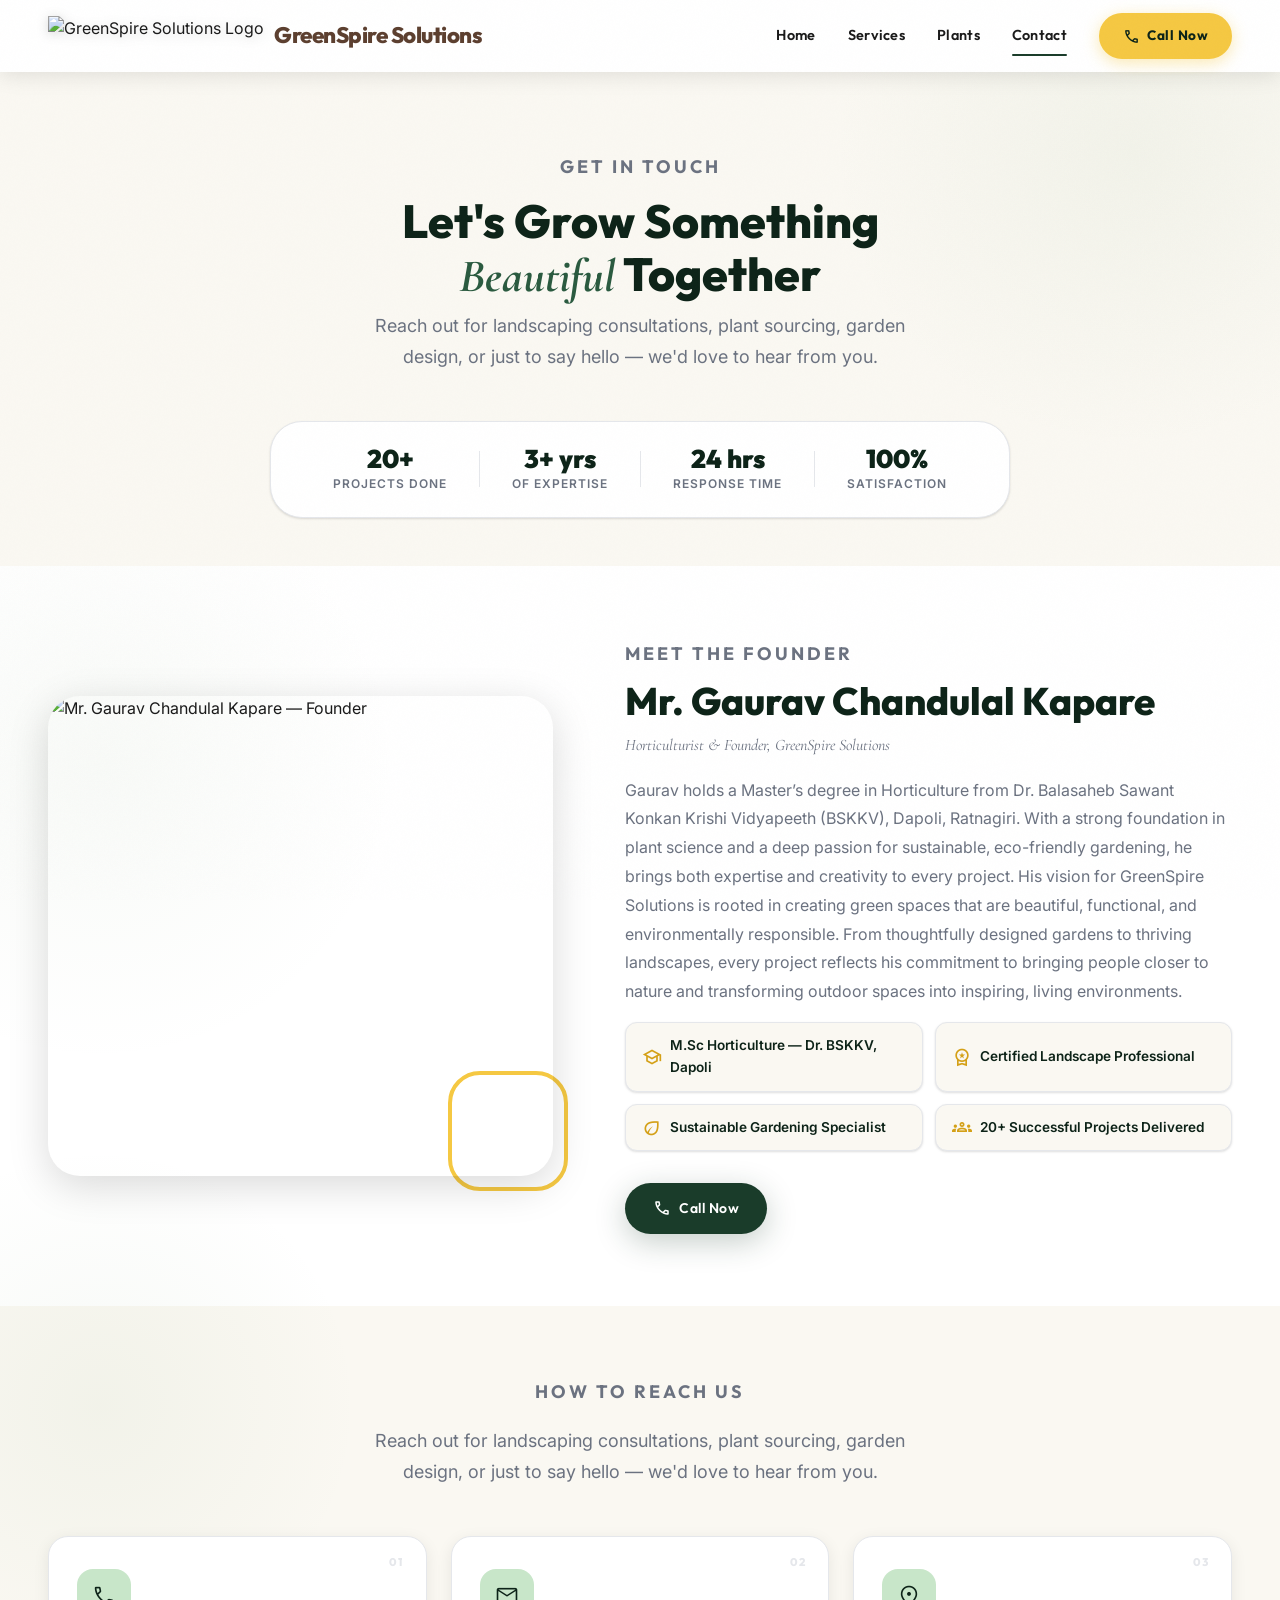
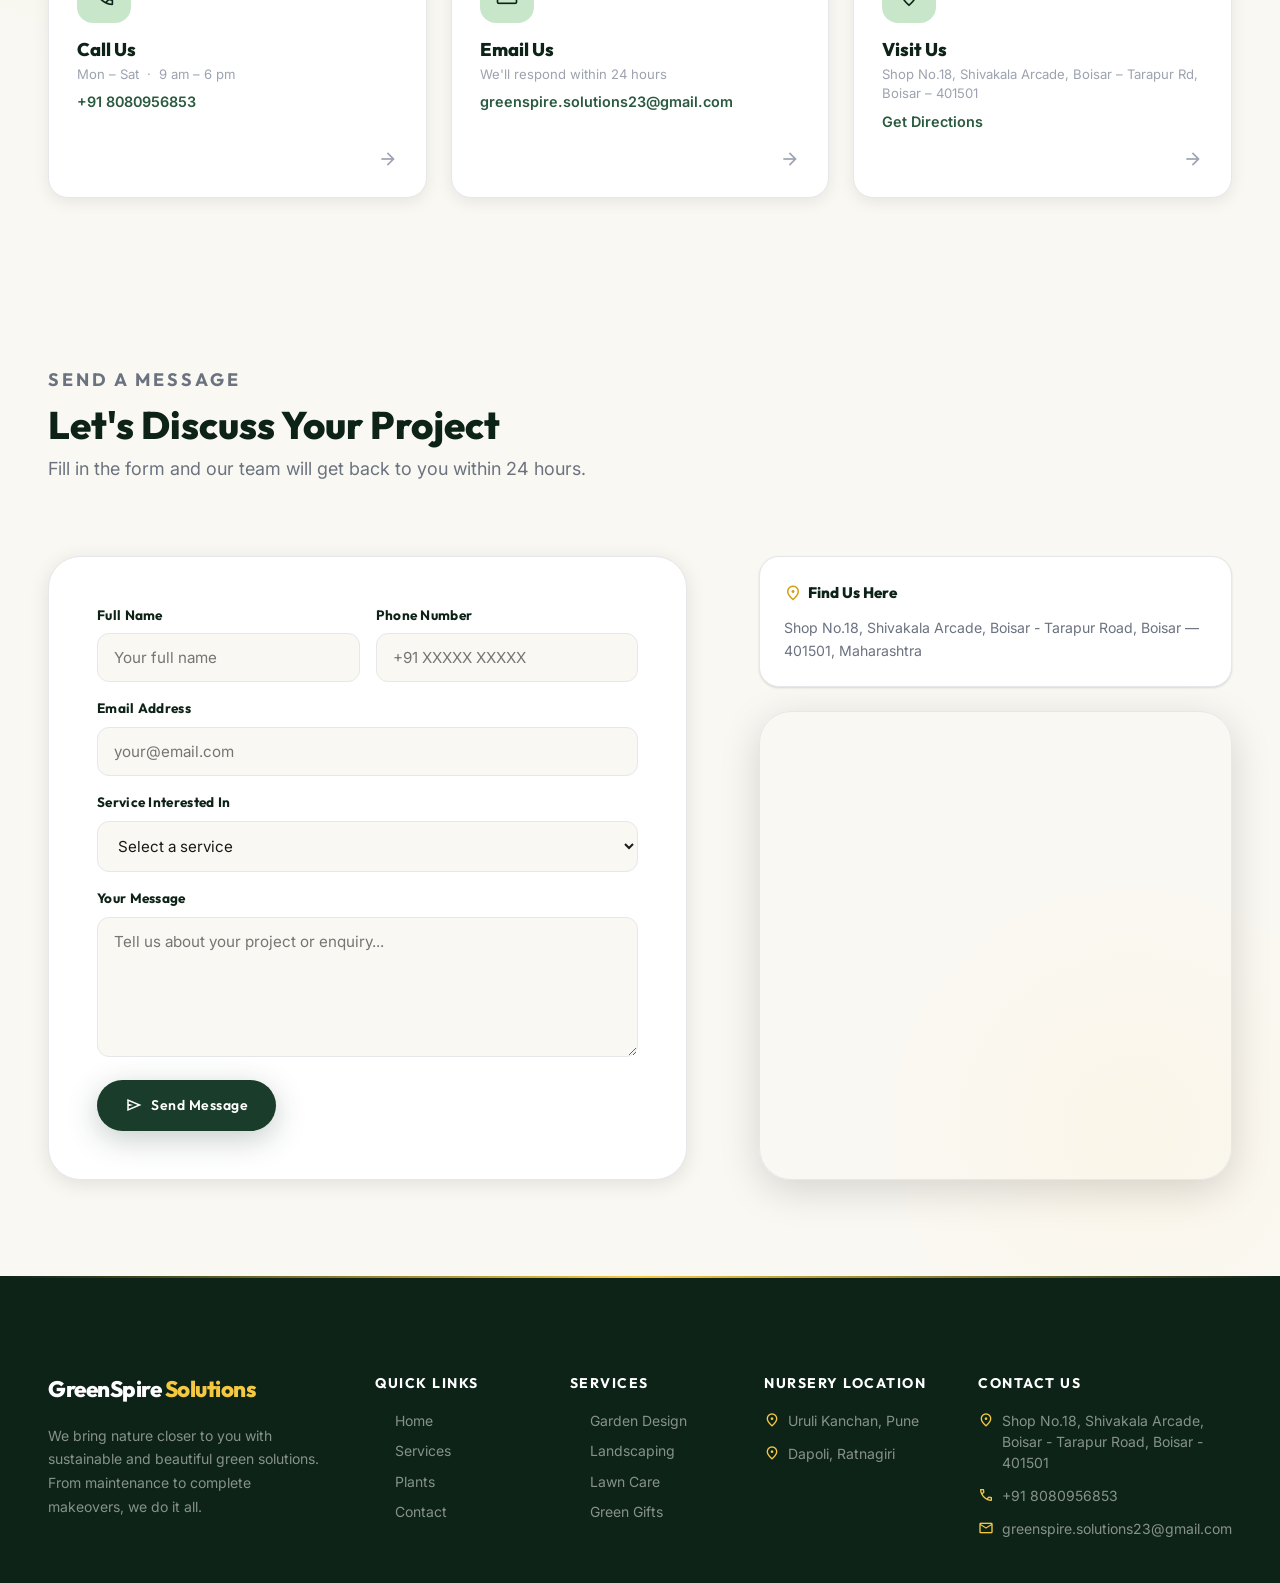
==== commit 00914f5f: "ok" ====
--- a/contact.html
+++ b/contact.html
@@ -103,9 +103,7 @@
         <h2>Mr. Gaurav Chandulal Kapare</h2>
         <p class="profile-title">Horticulturist &amp; Founder, GreenSpire Solutions</p>
         <p>
-          With a Master's degree in Horticulture from Dr. Balasaheb Sawant Konkan Krishi Vidyapeeth (BSKKV),
-          Dapoli, Gaurav brings scientific expertise and creative vision to every project. His passion for
-          sustainable gardening and deep knowledge of plant science form the backbone of GreenSpire Solutions.
+         Gaurav holds a Master’s degree in Horticulture from Dr. Balasaheb Sawant Konkan Krishi Vidyapeeth (BSKKV), Dapoli, Ratnagiri. With a strong foundation in plant science and a deep passion for sustainable, eco-friendly gardening, he brings both expertise and creativity to every project. His vision for GreenSpire Solutions is rooted in creating green spaces that are beautiful, functional, and environmentally responsible. From thoughtfully designed gardens to thriving landscapes, every project reflects his commitment to bringing people closer to nature and transforming outdoor spaces into inspiring, living environments.
         </p>
         <div class="qualifications">
           <div class="qual-item">
--- a/style/global.css
+++ b/style/global.css
@@ -729,4 +729,11 @@
     --space-3xl: 2.5rem;
     --space-4xl: 3rem;
   }
+}
+
+/* ── Navbar logo image sizing ───────────────────── */
+.nav-logo-img {
+  height: 40px;
+  width: auto;
+  display: block;
 }
--- a/style/header.css
+++ b/style/header.css
@@ -1,9 +1,4 @@
-/* ===================================================
-   GREENSPIRE — HEADER CSS
-   Navbar · Mobile Menu · Overlay
-   =================================================== */
-
-/* ── Navbar Base ── */
+
 .navbar {
   position: fixed;
   top: 0;
@@ -15,16 +10,12 @@
   background: transparent;
 }
 
-/* ── Announcement Bar above nav  ── */
 .announcement-bar {
   position: fixed;
   top: 0;
   left: 0;
   width: 100%;
   height: 36px;
-  /* Static gradient — gradientShift animation removed. It animated a fixed
-     element on every frame, forcing the browser to composite the entire
-     viewport continuously. Static bg costs nothing. */
   background: linear-gradient(90deg, var(--clr-forest) 0%, var(--clr-forest-light) 50%, var(--clr-forest) 100%);
   display: flex;
   align-items: center;
@@ -42,8 +33,6 @@
   gap: 3rem;
   animation: annScroll 18s linear infinite;
   white-space: nowrap;
-  /* will-change tells the browser to promote only the scrolling text strip
-     to its own GPU layer — keeps the bar repaint-free while scrolling */
   will-change: transform;
 }
 
@@ -58,7 +47,6 @@
   to   { transform: translateX(-50%); }
 }
 
-/* Push everything down so navbar sits below announcement bar */
 body {
   padding-top: 36px;
 }
@@ -82,7 +70,6 @@
   box-shadow: var(--shadow-md);
 }
 
-/* ── Pill Indicator — active page dot ── */
 .navbar::after {
   content: '';
   position: absolute;
@@ -101,7 +88,6 @@
   opacity: 1;
 }
 
-/* ── Container ── */
 .navbar .container {
   display: flex;
   align-items: center;
@@ -109,7 +95,6 @@
   height: 100%;
 }
 
-/* ── Logo ── */
 .nav-logo {
   display: flex;
   align-items: center;
@@ -149,7 +134,6 @@
   color: var(--clr-forest);
 }
 
-/* ── Nav Links ── */
 .nav-links {
   display: flex;
   align-items: center;
@@ -172,7 +156,6 @@
   color: var(--clr-text);
 }
 
-/* Underline effect */
 .nav-links a:not(.nav-cta)::after {
   content: '';
   position: absolute;
@@ -180,7 +163,7 @@
   left: 0;
   width: 0;
   height: 2px;
-  background: var(--clr-amber);
+  background: var(--clr-forest);
   border-radius: var(--radius-pill);
   transition: width var(--transition-bounce);
 }
@@ -254,7 +237,6 @@
   96%            { transform: rotate(-10deg); }
 }
 
-/* ── Hamburger Menu ── */
 .nav-hamburger {
   display: none;
   flex-direction: column;
@@ -304,7 +286,6 @@
   width: 24px;
 }
 
-/* ── Overlay ── */
 .nav-overlay {
   position: fixed;
   inset: 0;
@@ -321,7 +302,6 @@
   visibility: visible;
 }
 
-/* ── Responsive Mobile ── */
 @media (max-width: 768px) {
   .nav-hamburger {
     display: flex;
@@ -360,6 +340,13 @@
     display: none;
   }
 
+  .nav-links a:not(.nav-cta).active {
+    color: var(--clr-forest) !important;
+    font-weight: 700;
+    padding-left: 12px;
+    border-left: 3px solid var(--clr-forest);
+  }
+
   .nav-cta,
   .nav-links a.nav-cta {
     margin-top: var(--space-md) !important;
@@ -374,9 +361,6 @@
   }
 }
 
-/* ─────────────────────────────
-   TABLET (768px–900px)
-   ───────────────────────────── */
 @media (min-width: 768px) and (max-width: 900px) {
 
   .navbar .container {
@@ -397,7 +381,6 @@
     letter-spacing: -0.3px;
   }
 
-  /* Navigation */
   .nav-links {
     gap: 0.9rem;
   }
@@ -407,7 +390,6 @@
     letter-spacing: 0;
   }
 
-  /* Call button */
   .nav-cta,
   .nav-links a.nav-cta {
     padding: 8px 16px !important;
--- a/style/footer.css
+++ b/style/footer.css
@@ -20,8 +20,9 @@
 
 .footer-grid {
   display: grid;
-  grid-template-columns: minmax(220px, 1.5fr) minmax(120px, 1fr) minmax(120px, 1fr) minmax(200px, 1.2fr) minmax(160px, 1fr);
-  gap: var(--space-3xl);
+  grid-template-columns: 1.6fr 0.9fr 0.9fr 1fr 1.3fr;
+  gap: var(--space-lg);
+  align-items: start;
 }
 
 .footer-brand p {
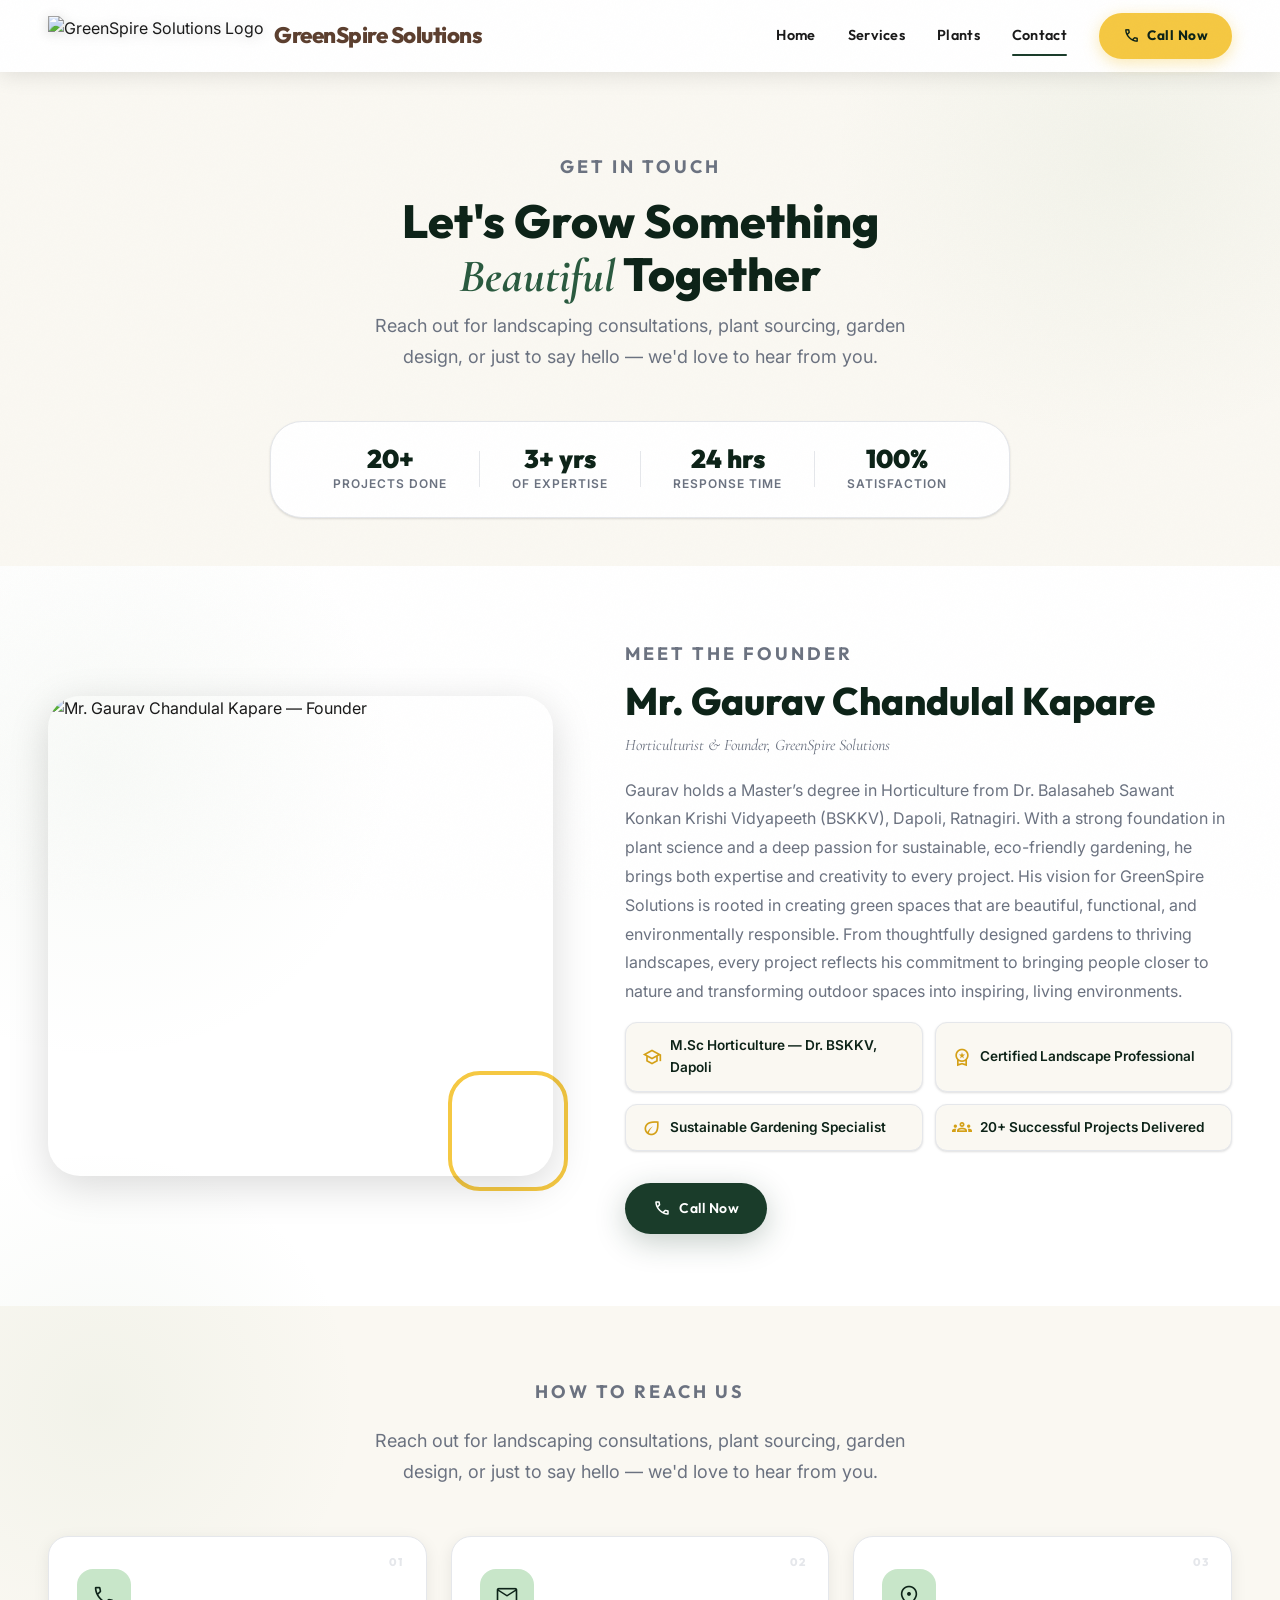
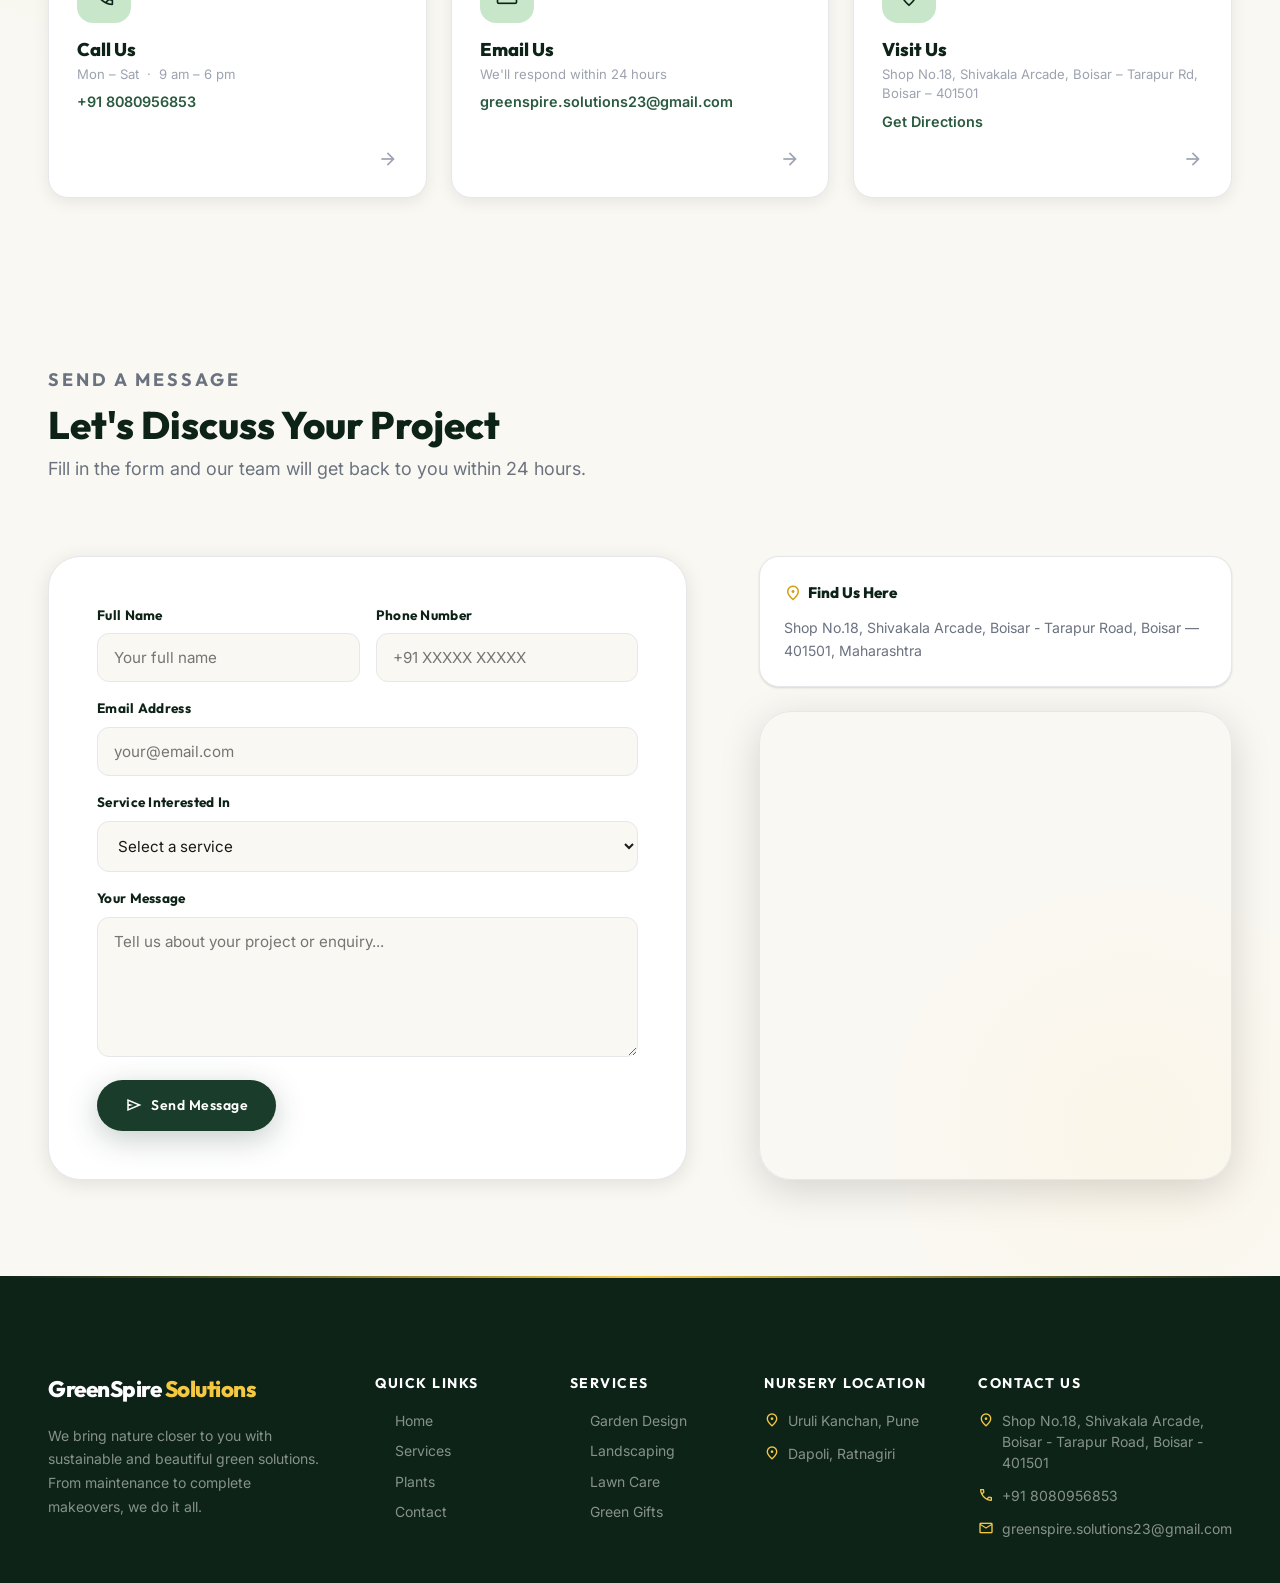
==== commit 1b66a0bf: "deplot stage" ====
--- a/contact.html
+++ b/contact.html
@@ -24,6 +24,7 @@
   <!-- Fonts & Material Symbols -->
   <link rel="preconnect" href="https://fonts.googleapis.com">
   <link rel="preconnect" href="https://fonts.gstatic.com" crossorigin>
+  <link href="https://fonts.googleapis.com/css2?family=Cormorant+Garamond:ital,wght@0,400;0,600;0,700;1,400&family=Inter:wght@300;400;500;600;700&family=Outfit:wght@400;500;600;700;800;900&family=Playfair+Display:ital,wght@0,400;0,700;1,400&family=Unbounded:wght@700;800;900&display=swap" rel="stylesheet">
   <link rel="stylesheet"
     href="https://fonts.googleapis.com/css2?family=Material+Symbols+Outlined:opsz,wght,FILL,GRAD@20..48,100..700,0..1,-50..200" />
   <link rel="stylesheet" href="https://cdnjs.cloudflare.com/ajax/libs/font-awesome/6.5.0/css/all.min.css">
--- a/style/global.css
+++ b/style/global.css
@@ -1,9 +1,3 @@
-/* ===================================================
-   GREENSPIRE — GLOBAL CSS
-   Design System · Tokens · Resets · Utilities
-   =================================================== */
-
-@import url('https://fonts.googleapis.com/css2?family=Cormorant+Garamond:ital,wght@0,400;0,600;0,700;1,400&family=Inter:wght@300;400;500;600;700&family=Outfit:wght@400;500;600;700;800;900&family=Playfair+Display:ital,wght@0,400;0,700;1,400&display=swap');
 
 /* ── CSS Custom Properties ── */
 :root {
@@ -363,6 +357,9 @@
   background-image: url("data:image/svg+xml,%3Csvg xmlns='http://www.w3.org/2000/svg' width='300' height='300'%3E%3Cfilter id='noise'%3E%3CfeTurbulence type='fractalNoise' baseFrequency='0.65' numOctaves='3' stitchTiles='stitch'/%3E%3C/filter%3E%3Crect width='300' height='300' filter='url(%23noise)' opacity='1'/%3E%3C/svg%3E");
   pointer-events: none;
   z-index: 9998;
+  will-change: transform;       
+  transform: translateZ(0);     
+  backface-visibility: hidden;  
 }
 
 /* ── Go Top Button ── */
@@ -645,8 +642,8 @@
 
 /* Logo image — spins smoothly */
 .loader-image {
-  width: 52px;
-  height: 52px;
+  width: 80px;
+  height: 80px;
   object-fit: contain;
   animation: imgSpin 1.4s cubic-bezier(0.4, 0, 0.2, 1) infinite;
   filter: drop-shadow(0 4px 10px rgba(26, 60, 42, 0.18));
@@ -661,14 +658,14 @@
 /* Brand name below */
 .loader-logo {
   font-family: var(--ff-heading);
-  font-size: 0.85rem;
+  font-size: 1.3rem;
   font-weight: 800;
-  color: var(--clr-forest-deep);
+  color: #3c2524;
   letter-spacing: 0.3px;
 }
 
 .loader-logo span {
-  color: var(--clr-amber-dark);
+  color: #3c2524;
 }
 
 /* ── Utilities ── */
--- a/style/header.css
+++ b/style/header.css
@@ -19,27 +19,35 @@
   background: linear-gradient(90deg, var(--clr-forest) 0%, var(--clr-forest-light) 50%, var(--clr-forest) 100%);
   display: flex;
   align-items: center;
-  justify-content: center;
   z-index: calc(var(--z-top) + 1);
   font-size: var(--fs-xs);
   font-weight: 600;
   color: var(--clr-white);
   letter-spacing: 1px;
-  overflow: hidden;
+  overflow: hidden;               
+  -webkit-transform: translateZ(0); 
+  transform: translateZ(0);
 }
 
 .announcement-bar .ann-inner {
   display: flex;
   gap: 3rem;
-  animation: annScroll 18s linear infinite;
   white-space: nowrap;
   will-change: transform;
+  width: max-content;
+  -webkit-animation: annScroll 18s linear infinite;
+  animation: annScroll 18s linear infinite;
 }
 
 .announcement-bar .ann-inner span {
   display: flex;
   align-items: center;
   gap: 0.5rem;
+}
+
+@-webkit-keyframes annScroll {
+  from { -webkit-transform: translateX(0); transform: translateX(0); }
+  to   { -webkit-transform: translateX(-50%); transform: translateX(-50%); }
 }
 
 @keyframes annScroll {
@@ -208,6 +216,7 @@
   transition: all 0.15s ease-out !important;
   box-shadow: 0 4px 16px rgba(245, 200, 66, 0.4) !important;
   position: relative !important;
+  will-change: transform;
 }
 
 .nav-cta::after,
@@ -227,7 +236,9 @@
   color: var(--clr-white) !important;
   border-color: var(--clr-forest) !important;
   transform: translateY(-3px) scale(1.03) !important;
-  box-shadow: 0 10px 28px rgba(26, 60, 42, 0.30) !important;
+  /* REMOVE the box-shadow transition — use filter instead */
+  filter: drop-shadow(0 10px 20px rgba(26, 60, 42, 0.30)) !important;
+  box-shadow: none !important;
 }
 
 @keyframes ring {
@@ -352,6 +363,7 @@
     margin-top: var(--space-md) !important;
     width: 100% !important;
     justify-content: center !important;
+    will-change: transform;
   }
 }
 
@@ -395,6 +407,7 @@
     padding: 8px 16px !important;
     font-size: 0.78rem !important;
     gap: 5px !important;
+     will-change: transform;
   }
 
   .nav-cta .material-symbols-outlined {
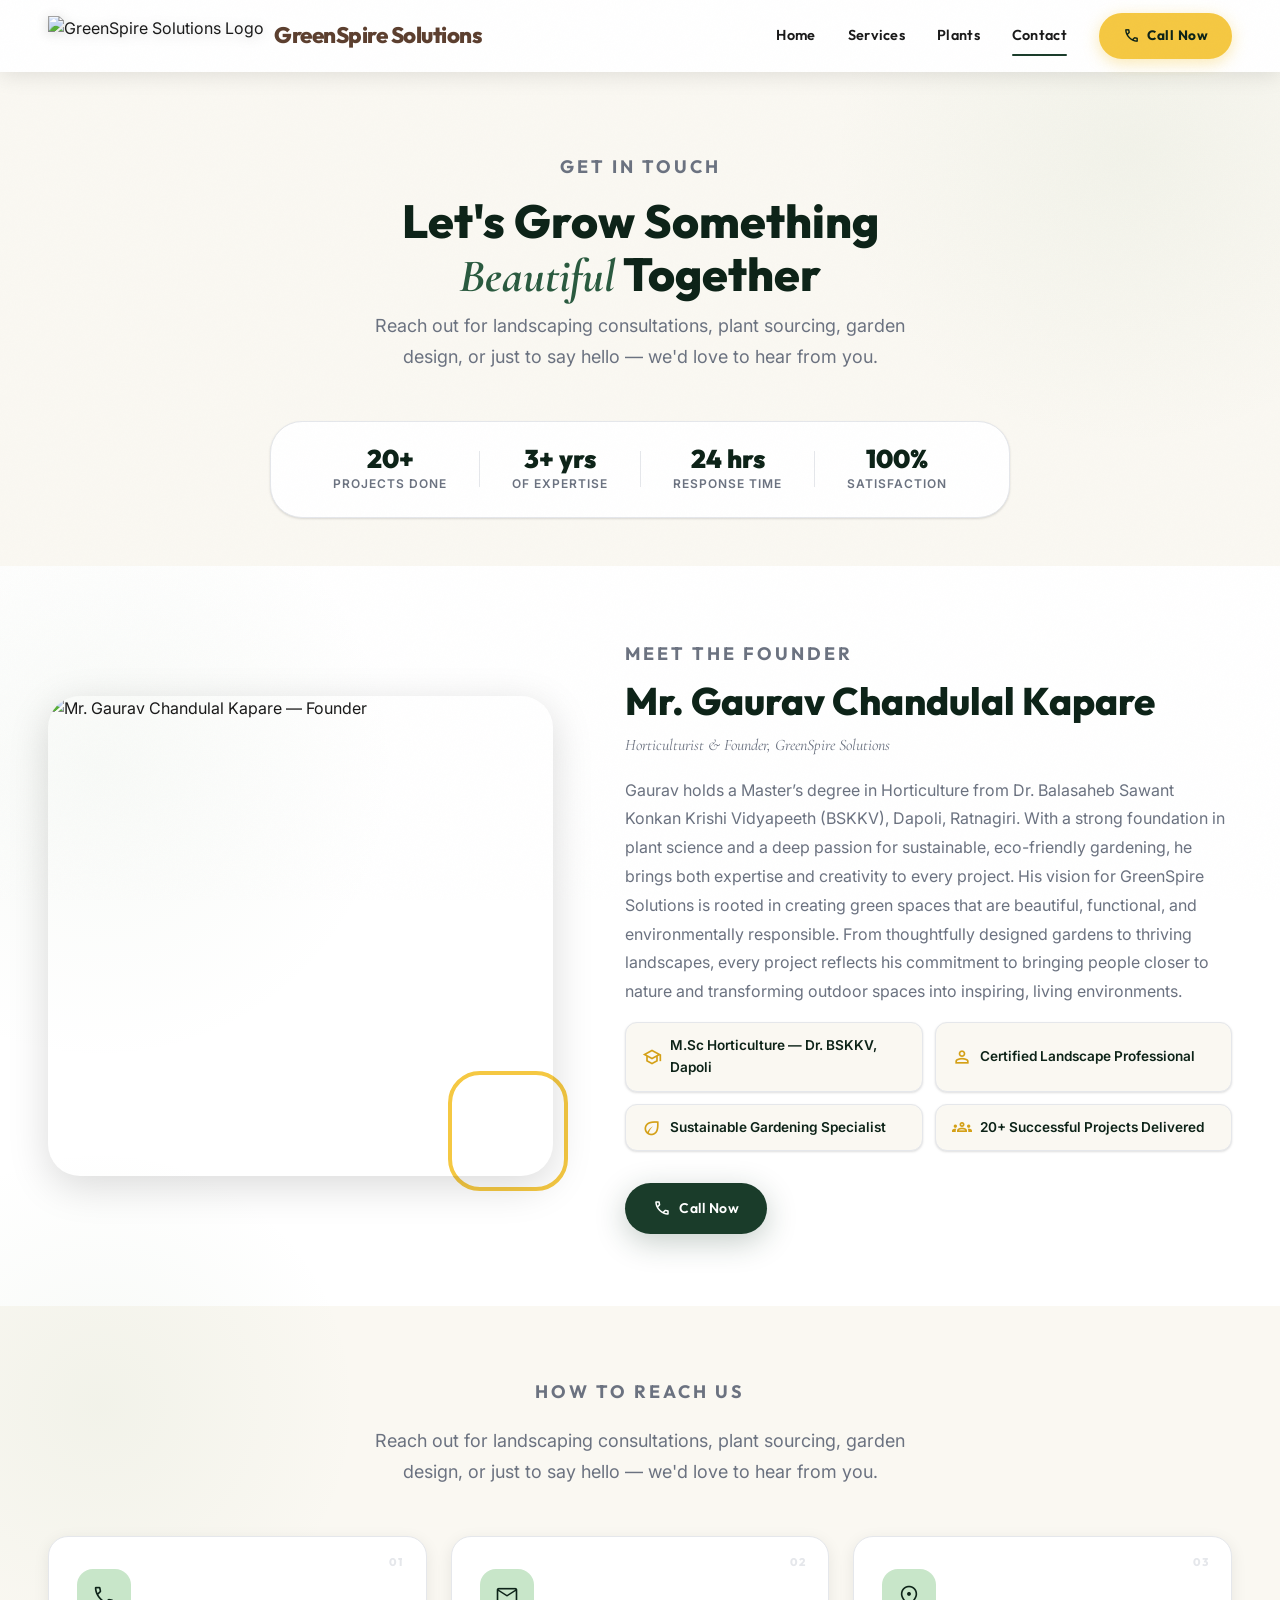
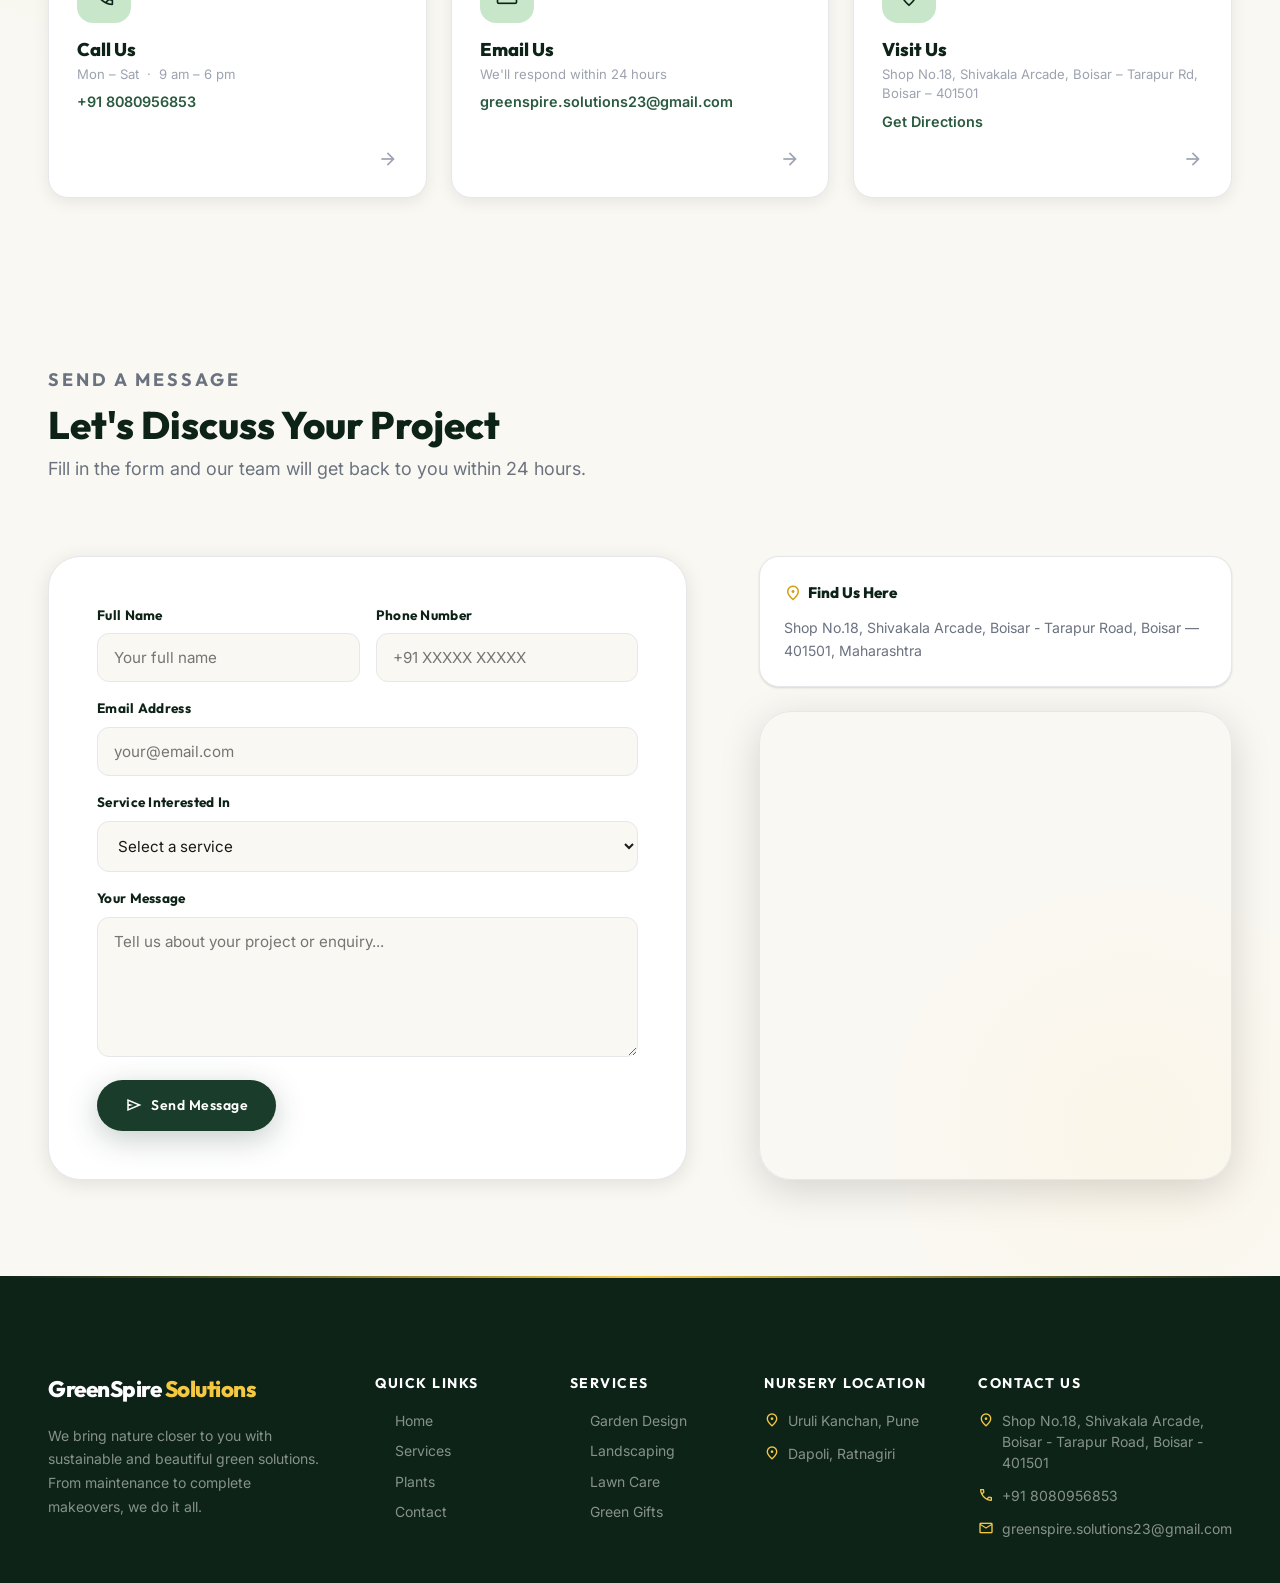
==== commit a49c9d8a: "deplot stage" ====
--- a/contact.html
+++ b/contact.html
@@ -11,7 +11,7 @@
   <link rel="canonical" href="https://greenspiresolutions.co.in/contact.html">
 
   <!-- Favicon -->
-  <link rel="icon" type="image/png" href="https://ik.imagekit.io/greenspire/GreenSpire%20Solutions%20/logo.png">
+  <link rel="icon" type="image/png" href="https://ik.imagekit.io/greenspire/GreenSpire%20Solutions%20/logo.png?tr=w-80,q-80">
 
   <!-- Open Graph / Social Share -->
   <meta property="og:type" content="website">
@@ -24,16 +24,19 @@
   <!-- Fonts & Material Symbols -->
   <link rel="preconnect" href="https://fonts.googleapis.com">
   <link rel="preconnect" href="https://fonts.gstatic.com" crossorigin>
-  <link href="https://fonts.googleapis.com/css2?family=Cormorant+Garamond:ital,wght@0,400;0,600;0,700;1,400&family=Inter:wght@300;400;500;600;700&family=Outfit:wght@400;500;600;700;800;900&family=Playfair+Display:ital,wght@0,400;0,700;1,400&family=Unbounded:wght@700;800;900&display=swap" rel="stylesheet">
+  <!-- Trimmed: removed unused Playfair Display; Unbounded reduced to weight 900 only -->
+  <link href="https://fonts.googleapis.com/css2?family=Cormorant+Garamond:ital,wght@0,400;0,600;0,700;1,400&family=Inter:wght@300;400;500;600;700&family=Outfit:wght@400;500;600;700;800;900&family=Unbounded:wght@900&display=swap" rel="stylesheet">
   <link rel="stylesheet"
     href="https://fonts.googleapis.com/css2?family=Material+Symbols+Outlined:opsz,wght,FILL,GRAD@20..48,100..700,0..1,-50..200" />
-  <link rel="stylesheet" href="https://cdnjs.cloudflare.com/ajax/libs/font-awesome/6.5.0/css/all.min.css">
+  <!-- Font Awesome removed: no fa-* icons found on this page -->
 
   <!-- Styles -->
   <link rel="stylesheet" href="style/global.css">
   <link rel="stylesheet" href="style/header.css">
-  <link rel="stylesheet" href="style/footer.css">
   <link rel="stylesheet" href="style/contact.css">
+  <!-- footer.css loaded non-blocking: below the fold, doesn't affect FCP/LCP -->
+  <link rel="preload" href="style/footer.css" as="style" onload="this.onload=null;this.rel='stylesheet'">
+  <noscript><link rel="stylesheet" href="style/footer.css"></noscript>
 </head>
 
 <body class="no-announcement">
@@ -42,7 +45,7 @@
   <nav class="navbar navbar--white" id="navbar" role="navigation" aria-label="Main Navigation">
     <div class="container">
       <a href="index.html" class="nav-logo" aria-label="GreenSpire Home">
-        <img src="https://ik.imagekit.io/greenspire/GreenSpire%20Solutions%20/logo.png" alt="GreenSpire Solutions Logo" style="height:40px;width:auto;">
+        <img src="https://ik.imagekit.io/greenspire/GreenSpire%20Solutions%20/logo.png?tr=w-80,q-80" alt="GreenSpire Solutions Logo" style="height:40px;width:auto;">
         <span class="nav-logo-text">GreenSpire Solutions</span>
       </a>
       <div class="nav-links" id="navLinks">
@@ -97,7 +100,7 @@
   <section class="section profile-section">
     <div class="container">
       <div class="profile-image reveal-left">
-        <img src="https://ik.imagekit.io/greenspire/images/about.webp?updatedAt=1776152697371" loading="lazy" alt="Mr. Gaurav Chandulal Kapare — Founder">
+        <img src="https://ik.imagekit.io/greenspire/images/about.webp?tr=w-700,q-65" loading="lazy" alt="Mr. Gaurav Chandulal Kapare — Founder">
       </div>
       <div class="profile-details reveal-right">
         <p class="section-label">Meet the Founder</p>
@@ -112,7 +115,7 @@
             M.Sc Horticulture — Dr. BSKKV, Dapoli
           </div>
           <div class="qual-item">
-            <span class="material-symbols-outlined">workspace_premium</span>
+            <span class="material-symbols-outlined">person</span>
             Certified Landscape Professional
           </div>
           <div class="qual-item">
--- a/style/global.css
+++ b/style/global.css
@@ -1,4 +1,3 @@
-
 /* ── CSS Custom Properties ── */
 :root {
   /* Colors */
@@ -398,9 +397,22 @@
 
 /* ── Material Symbols ── */
 .material-symbols-outlined {
+  font-family: 'Material Symbols Outlined';
+  font-weight: normal;
+  font-style: normal;
+  font-size: 24px;
+  line-height: 1;
+  letter-spacing: normal;
+  text-transform: none;
+  display: inline-block;
+  white-space: nowrap;
+  word-wrap: normal;
+  direction: ltr;
+  font-feature-settings: 'liga';
+  -webkit-font-feature-settings: 'liga';
+  -webkit-font-smoothing: antialiased;
   font-variation-settings: 'FILL' 0, 'wght' 400, 'GRAD' 0, 'opsz' 24;
   vertical-align: middle;
-  line-height: 1;
 }
 
 /* ── Scrollbar ── */
--- a/style/header.css
+++ b/style/header.css
@@ -1,4 +1,3 @@
-
 .navbar {
   position: fixed;
   top: 0;
@@ -10,57 +9,12 @@
   background: transparent;
 }
 
-.announcement-bar {
-  position: fixed;
+body {
+  padding-top: 0;
+}
+
+.navbar {
   top: 0;
-  left: 0;
-  width: 100%;
-  height: 36px;
-  background: linear-gradient(90deg, var(--clr-forest) 0%, var(--clr-forest-light) 50%, var(--clr-forest) 100%);
-  display: flex;
-  align-items: center;
-  z-index: calc(var(--z-top) + 1);
-  font-size: var(--fs-xs);
-  font-weight: 600;
-  color: var(--clr-white);
-  letter-spacing: 1px;
-  overflow: hidden;               
-  -webkit-transform: translateZ(0); 
-  transform: translateZ(0);
-}
-
-.announcement-bar .ann-inner {
-  display: flex;
-  gap: 3rem;
-  white-space: nowrap;
-  will-change: transform;
-  width: max-content;
-  -webkit-animation: annScroll 18s linear infinite;
-  animation: annScroll 18s linear infinite;
-}
-
-.announcement-bar .ann-inner span {
-  display: flex;
-  align-items: center;
-  gap: 0.5rem;
-}
-
-@-webkit-keyframes annScroll {
-  from { -webkit-transform: translateX(0); transform: translateX(0); }
-  to   { -webkit-transform: translateX(-50%); transform: translateX(-50%); }
-}
-
-@keyframes annScroll {
-  from { transform: translateX(0); }
-  to   { transform: translateX(-50%); }
-}
-
-body {
-  padding-top: 36px;
-}
-
-.navbar {
-  top: 36px;
 }
 
 /* ── Scrolled State ── */
@@ -320,10 +274,10 @@
 
   .nav-links {
     position: fixed;
-    top: 36px;
+    top: 0;
     right: -100%;
     width: min(85%, 380px);
-    height: calc(100vh - 36px);
+    height: 100vh;
     background: var(--clr-cream);
     flex-direction: column;
     align-items: flex-start;
--- a/style/footer.css
+++ b/style/footer.css
@@ -1,6 +1,3 @@
-/* ===================================================
-   GREENSPIRE — FOOTER CSS (standalone)
-   =================================================== */
 
 .footer {
   background: var(--clr-forest-deep);
--- a/style/footer.css
+++ b/style/footer.css
@@ -1,6 +1,3 @@
-/* ===================================================
-   GREENSPIRE — FOOTER CSS (standalone)
-   =================================================== */
 
 .footer {
   background: var(--clr-forest-deep);
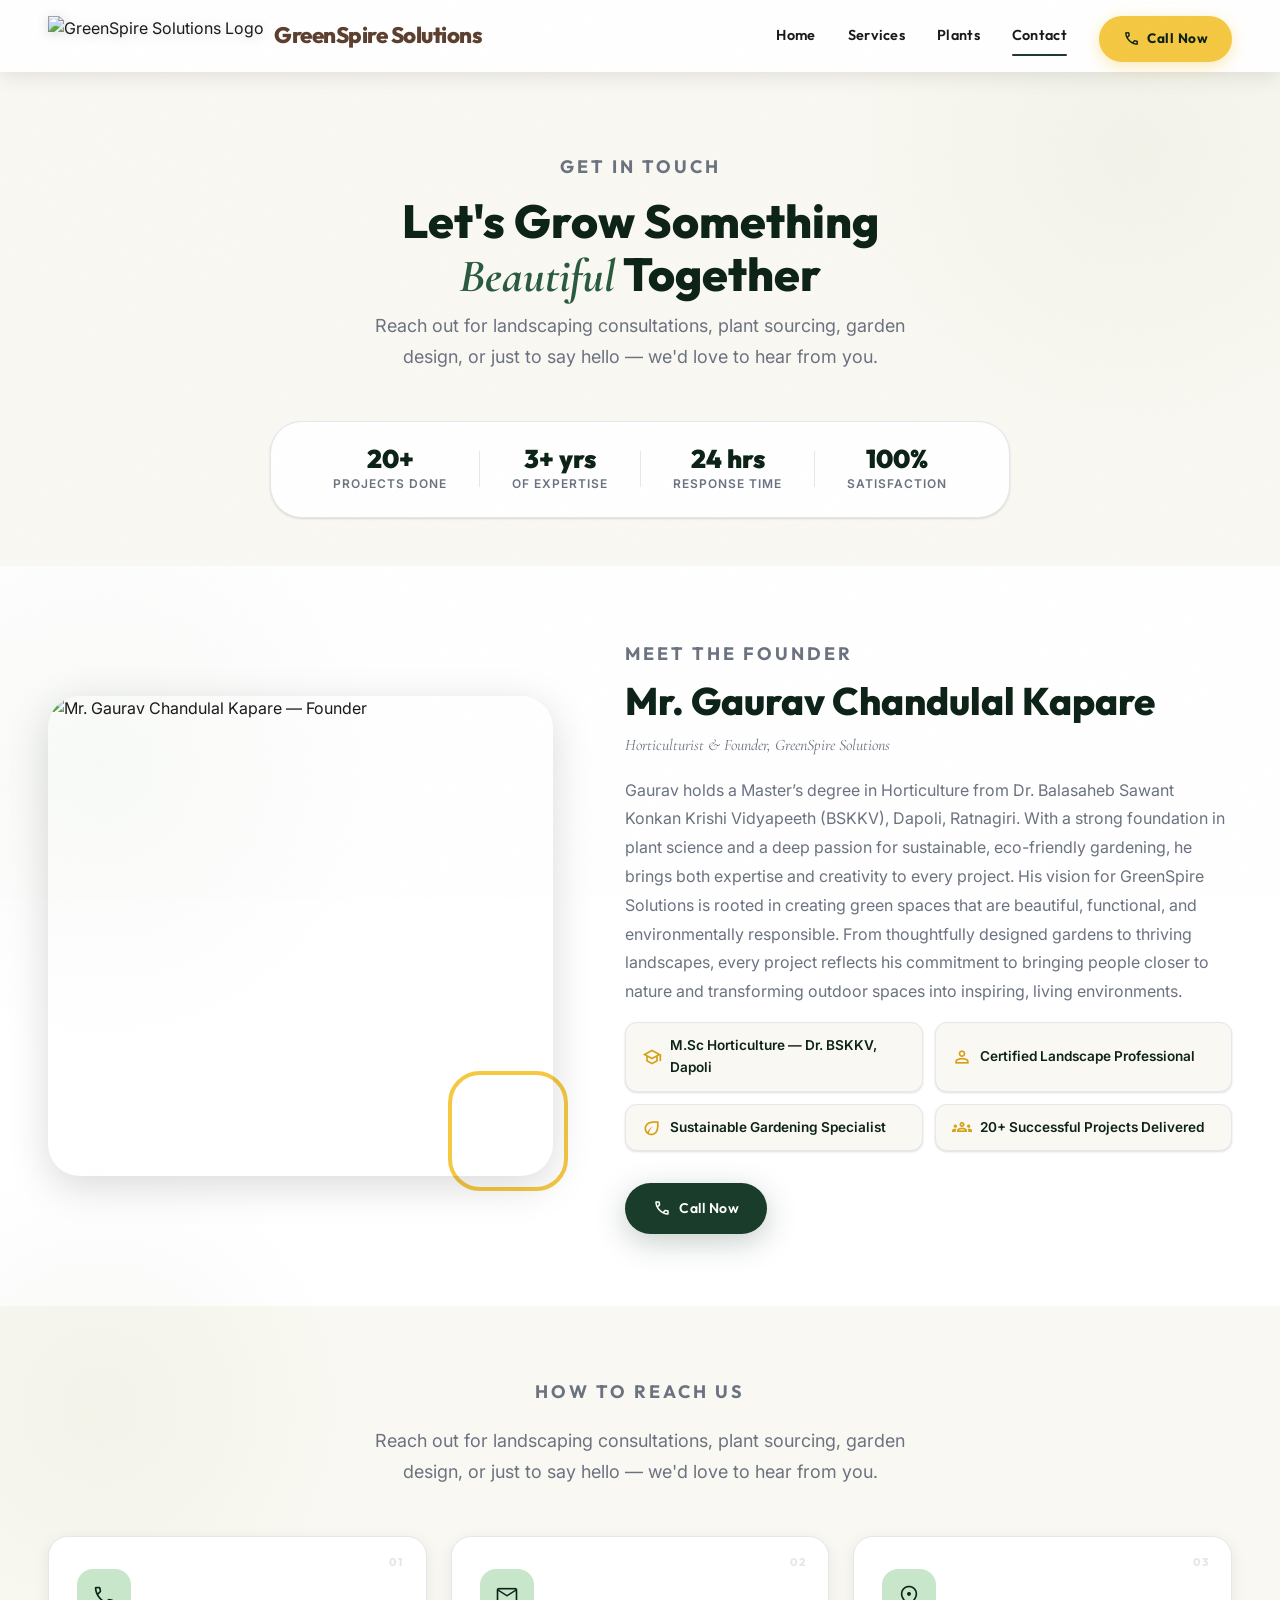
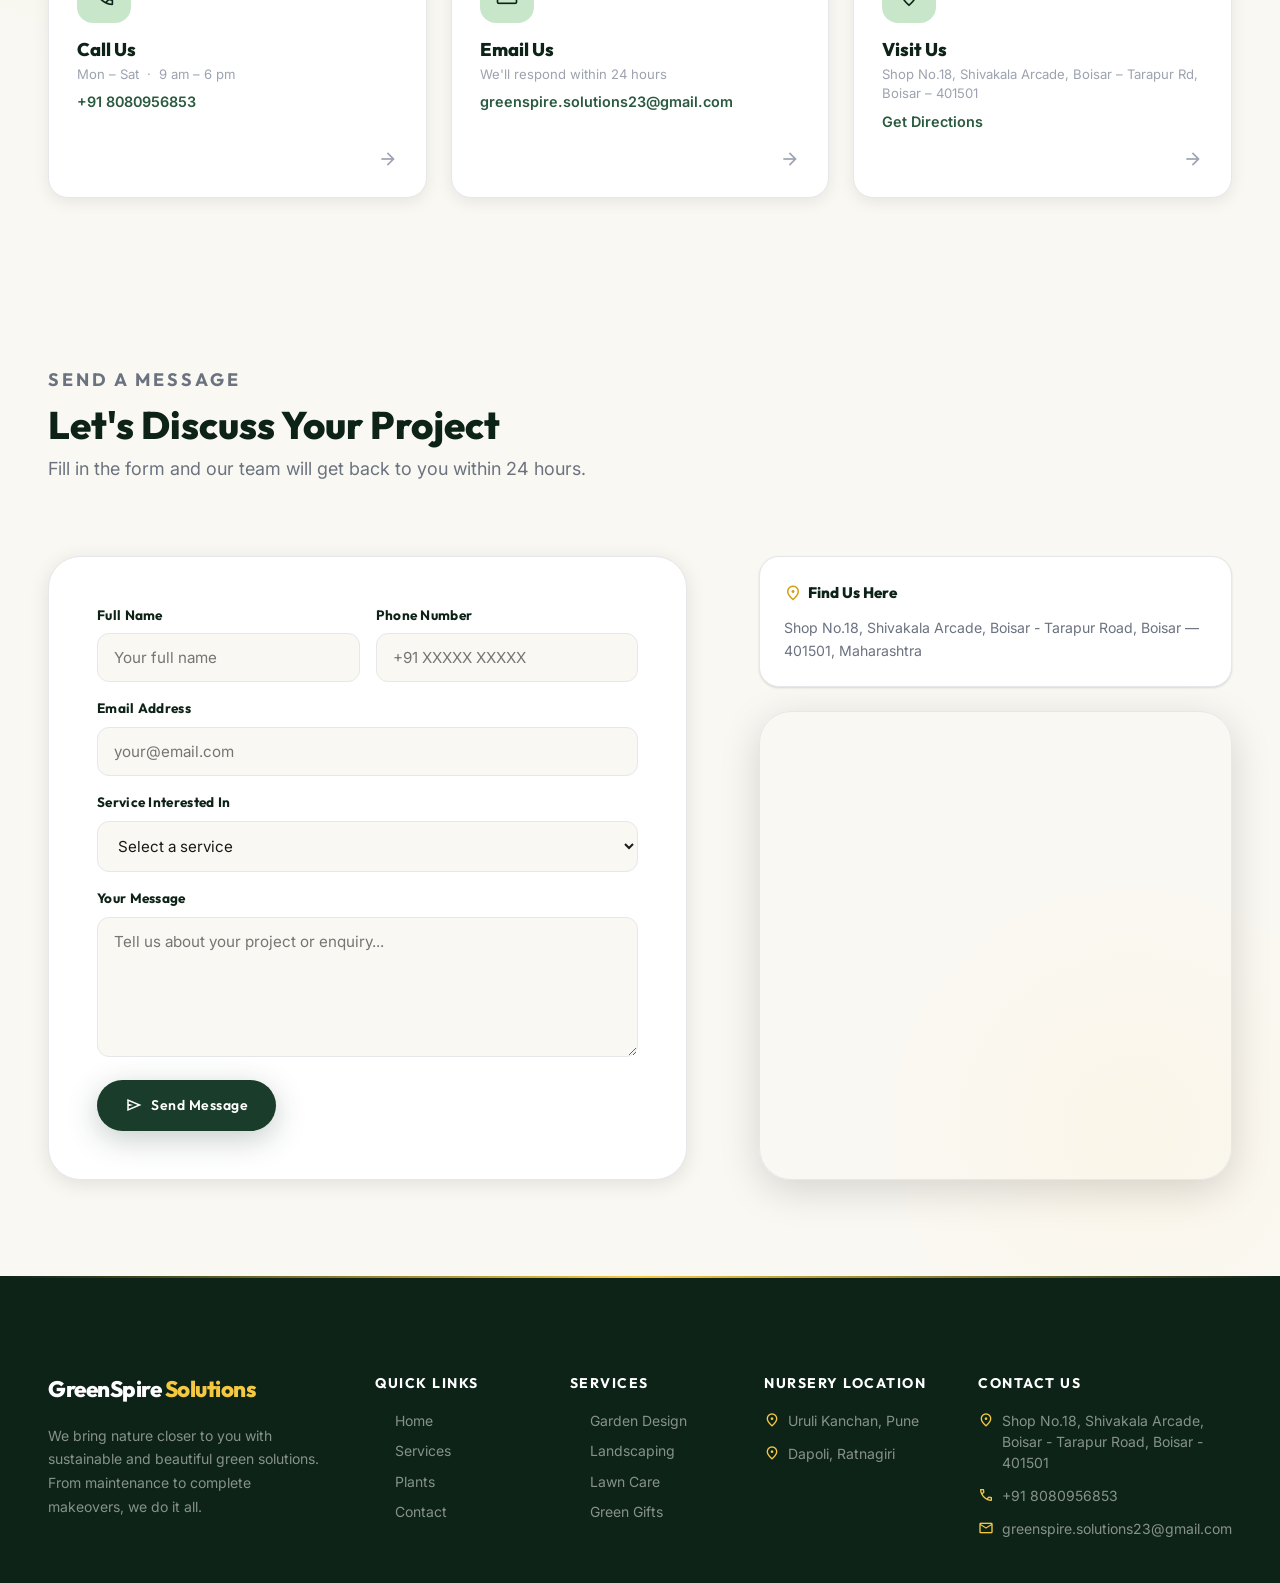
==== commit 4c586cbc: "OK" ====
--- a/contact.html
+++ b/contact.html
@@ -24,16 +24,45 @@
   <!-- Fonts & Material Symbols -->
   <link rel="preconnect" href="https://fonts.googleapis.com">
   <link rel="preconnect" href="https://fonts.gstatic.com" crossorigin>
-  <!-- Trimmed: removed unused Playfair Display; Unbounded reduced to weight 900 only -->
-  <link href="https://fonts.googleapis.com/css2?family=Cormorant+Garamond:ital,wght@0,400;0,600;0,700;1,400&family=Inter:wght@300;400;500;600;700&family=Outfit:wght@400;500;600;700;800;900&family=Unbounded:wght@900&display=swap" rel="stylesheet">
-  <link rel="stylesheet"
-    href="https://fonts.googleapis.com/css2?family=Material+Symbols+Outlined:opsz,wght,FILL,GRAD@20..48,100..700,0..1,-50..200" />
-  <!-- Font Awesome removed: no fa-* icons found on this page -->
-
-  <!-- Styles -->
-  <link rel="stylesheet" href="style/global.css">
-  <link rel="stylesheet" href="style/header.css">
-  <link rel="stylesheet" href="style/contact.css">
+  <link rel="preload" href="https://fonts.gstatic.com/s/outfit/v11/QGYvz_MVcBeNP4NjuGObqx1XmO1I4TC1C4G-EiAou6Y.woff2" as="font" type="font/woff2" crossorigin>
+  <link rel="preload" href="https://fonts.googleapis.com/css2?family=Cormorant+Garamond:ital,wght@0,400;0,600;0,700;1,400&family=Inter:wght@300;400;500;600;700&family=Outfit:wght@400;500;600;700;800;900&family=Unbounded:wght@900&display=swap" as="style" onload="this.onload=null;this.rel='stylesheet'">
+  <noscript><link rel="stylesheet" href="https://fonts.googleapis.com/css2?family=Cormorant+Garamond:ital,wght@0,400;0,600;0,700;1,400&family=Inter:wght@300;400;500;600;700&family=Outfit:wght@400;500;600;700;800;900&family=Unbounded:wght@900&display=swap"></noscript>
+  <link rel="preload" href="https://fonts.googleapis.com/css2?family=Material+Symbols+Outlined:opsz,wght,FILL,GRAD@20..48,100..700,0..1,-50..200" as="style" onload="this.onload=null;this.rel='stylesheet'">
+  <noscript><link rel="stylesheet" href="https://fonts.googleapis.com/css2?family=Material+Symbols+Outlined:opsz,wght,FILL,GRAD@20..48,100..700,0..1,-50..200"></noscript>
+
+  <!-- Critical Inline CSS to prevent layout shift and FOUC during async load -->
+  <style>
+    *, *::before, *::after { box-sizing: border-box; margin: 0; padding: 0; }
+    html { font-size: 16px; scroll-behavior: smooth; overflow-x: hidden; -webkit-font-smoothing: antialiased; }
+    body { font-family: 'Inter', system-ui, sans-serif; background: #FAF8F2; color: #1A1A1A; overflow-x: hidden; line-height: 1.6; }
+    :root {
+      --clr-forest: #1A3C2A; --clr-forest-light: #2A5A3F; --clr-forest-deep: #0D2318; --clr-amber: #F5C842;
+      --clr-cream: #FAF8F2; --clr-white: #FFFFFF; --clr-black: #0A0A0A; --clr-text: #1A1A1A;
+      --ff-heading: 'Outfit', 'Inter', sans-serif; --nav-height: 72px; --z-top: 400; --shadow-md: 0 4px 20px rgba(0,0,0,0.10);
+      --space-xs: 0.5rem; --space-sm: 0.75rem; --space-md: 1rem; --space-lg: 1.5rem; --space-xl: 2rem;
+      --space-2xl: 3rem; --space-3xl: 4.5rem; --space-4xl: 6rem;
+    }
+    .navbar {
+      position: fixed; top: 0; left: 0; width: 100%; height: var(--nav-height); z-index: var(--z-top);
+      background: transparent; transition: background 0.3s, box-shadow 0.3s;
+    }
+    .navbar.navbar--white { background: #FFFFFF; box-shadow: var(--shadow-md); }
+    .container { max-width: 1280px; margin-inline: auto; padding-inline: clamp(1rem, 5vw, 3rem); }
+    .navbar > .container { display: flex; align-items: center; justify-content: space-between; height: 100%; }
+    .nav-logo { display: inline-flex; align-items: center; gap: 10px; }
+    .nav-logo-img { height: 40px; width: auto; object-fit: contain; }
+    .nav-logo-text { font-family: var(--ff-heading); font-size: 1.25rem; font-weight: 800; color: var(--clr-forest); }
+    .nav-links { display: flex; align-items: center; gap: 2.2rem; }
+    @media (max-width: 767px) { .nav-links { display: none; } }
+  </style>
+
+  <!-- Styles — Asynchronous Preload -->
+  <link rel="preload" href="style/global.css" as="style" onload="this.onload=null;this.rel='stylesheet'">
+  <noscript><link rel="stylesheet" href="style/global.css"></noscript>
+  <link rel="preload" href="style/header.css" as="style" onload="this.onload=null;this.rel='stylesheet'">
+  <noscript><link rel="stylesheet" href="style/header.css"></noscript>
+  <link rel="preload" href="style/contact.css" as="style" onload="this.onload=null;this.rel='stylesheet'">
+  <noscript><link rel="stylesheet" href="style/contact.css"></noscript>
   <!-- footer.css loaded non-blocking: below the fold, doesn't affect FCP/LCP -->
   <link rel="preload" href="style/footer.css" as="style" onload="this.onload=null;this.rel='stylesheet'">
   <noscript><link rel="stylesheet" href="style/footer.css"></noscript>
@@ -63,6 +92,8 @@
     </div>
   </nav>
   <div class="nav-overlay" id="navOverlay" aria-hidden="true"></div>
+
+  <main id="main-content">
 
   <!-- CONTACT INTRO (replaces page-header) -->
   <section class="contact-intro-section">
@@ -286,6 +317,8 @@
     </div>
   </section>
 
+  </main>
+
   <!-- FOOTER -->
   <footer class="footer" role="contentinfo">
     <div class="container">
@@ -298,7 +331,7 @@
             complete makeovers, we do it all.</p>
         </div>
         <div class="footer-col">
-          <h4>Quick Links</h4>
+          <h3>Quick Links</h3>
           <div class="footer-links">
             <a href="index.html"><span class="material-symbols-outlined">chevron_right</span> Home</a>
             <a href="services.html"><span class="material-symbols-outlined">chevron_right</span> Services</a>
@@ -307,7 +340,7 @@
           </div>
         </div>
         <div class="footer-col">
-          <h4>Services</h4>
+          <h3>Services</h3>
           <div class="footer-links">
             <a href="services.html"><span class="material-symbols-outlined">chevron_right</span> Garden Design</a>
             <a href="services.html"><span class="material-symbols-outlined">chevron_right</span> Landscaping</a>
@@ -316,7 +349,7 @@
           </div>
         </div>
         <div class="footer-col">
-          <h4>Nursery Location</h4>
+          <h3>Nursery Location</h3>
           <div class="footer-contact-item">
             <span class="material-symbols-outlined">location_on</span>
             <span>Uruli Kanchan, Pune</span>
@@ -327,7 +360,7 @@
           </div>
         </div>
         <div class="footer-col">
-          <h4>Contact Us</h4>
+          <h3>Contact Us</h3>
           <div class="footer-contact-item">
             <span class="material-symbols-outlined">location_on</span>
             <span>Shop No.18, Shivakala Arcade, Boisar - Tarapur Road, Boisar - 401501</span>
@@ -351,7 +384,7 @@
     <span class="material-symbols-outlined">arrow_upward</span>
   </button>
 
-  <script src="js/main.js"></script>
+  <script src="js/main.js" defer></script>
   <script>
     document.addEventListener('DOMContentLoaded', function () {
       var form = document.getElementById('contactForm');
--- a/style/footer.css
+++ b/style/footer.css
@@ -34,7 +34,8 @@
   display: inline-flex;
 }
 
-.footer-col h4 {
+.footer-col h4,
+.footer-col h3 {
   font-family: var(--ff-heading);
   font-size: 0.875rem;
   font-weight: 700;
--- a/style/footer.css
+++ b/style/footer.css
@@ -34,7 +34,8 @@
   display: inline-flex;
 }
 
-.footer-col h4 {
+.footer-col h4,
+.footer-col h3 {
   font-family: var(--ff-heading);
   font-size: 0.875rem;
   font-weight: 700;
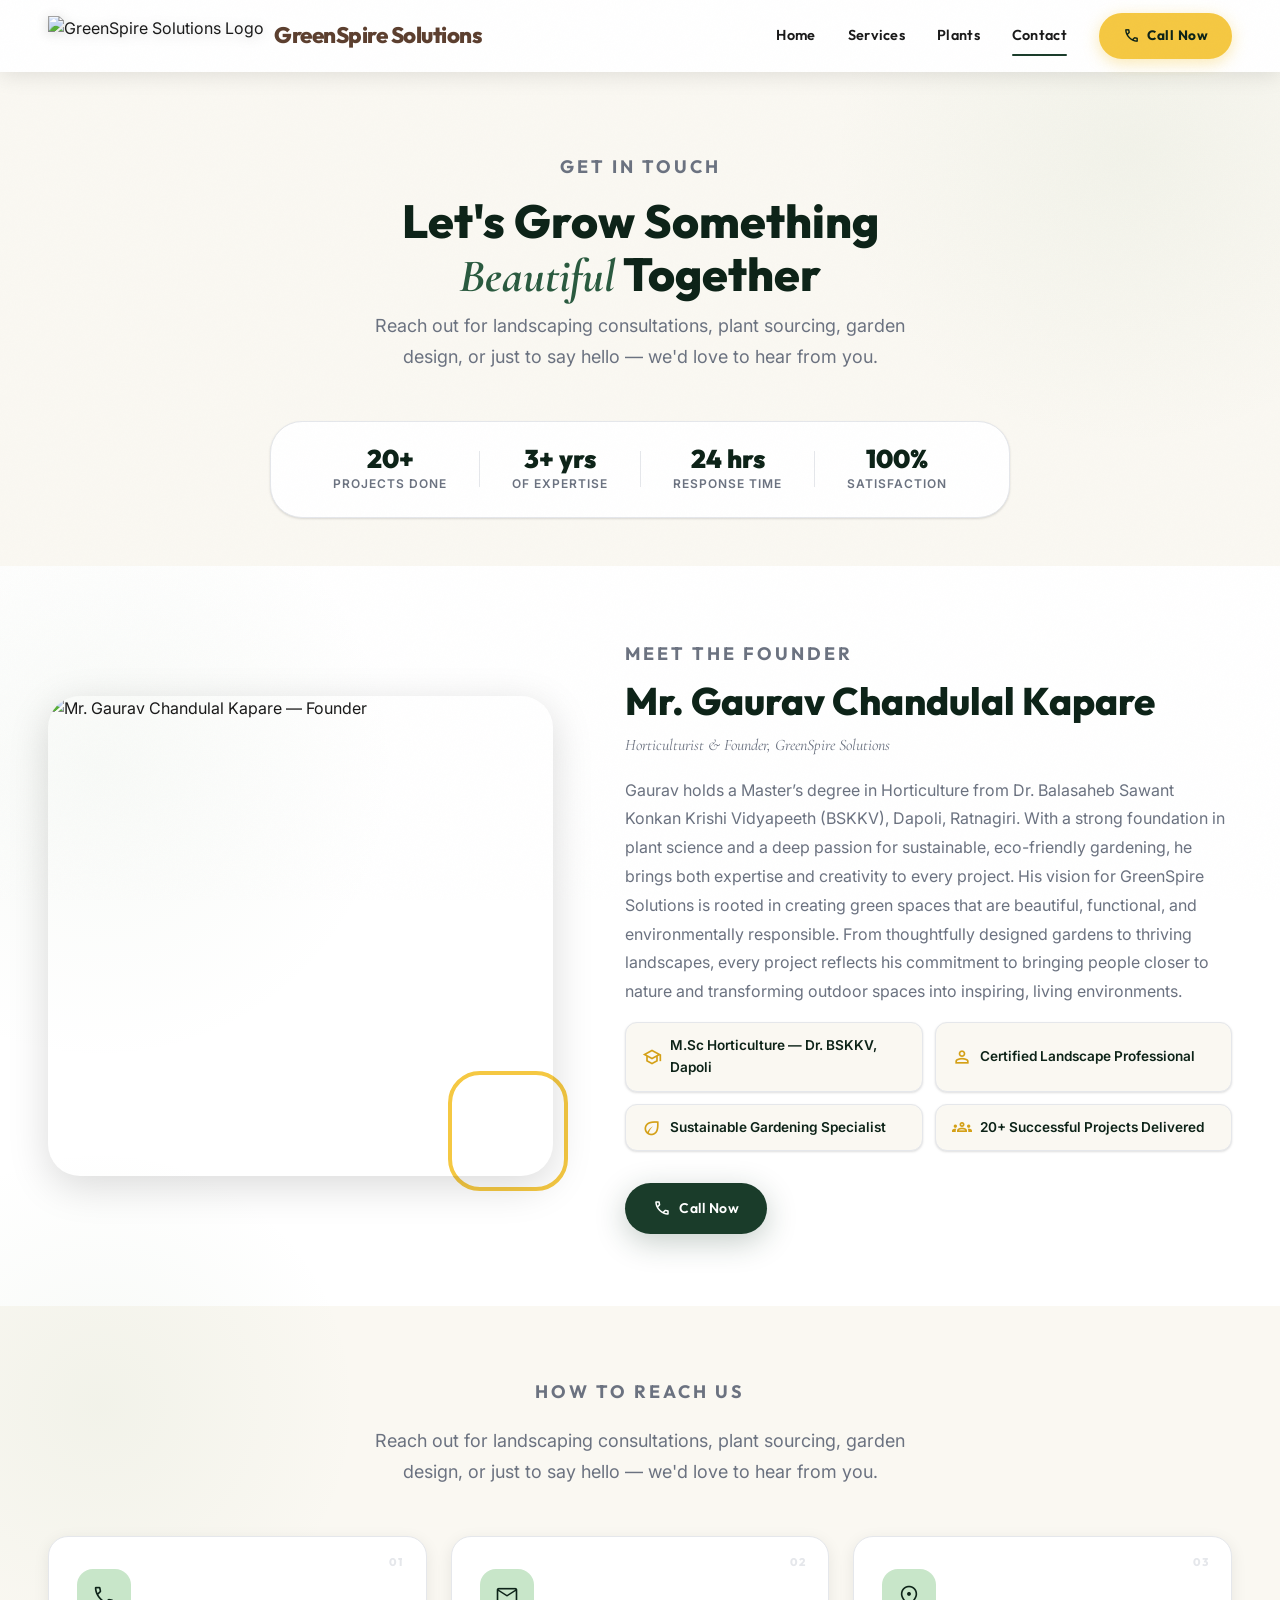
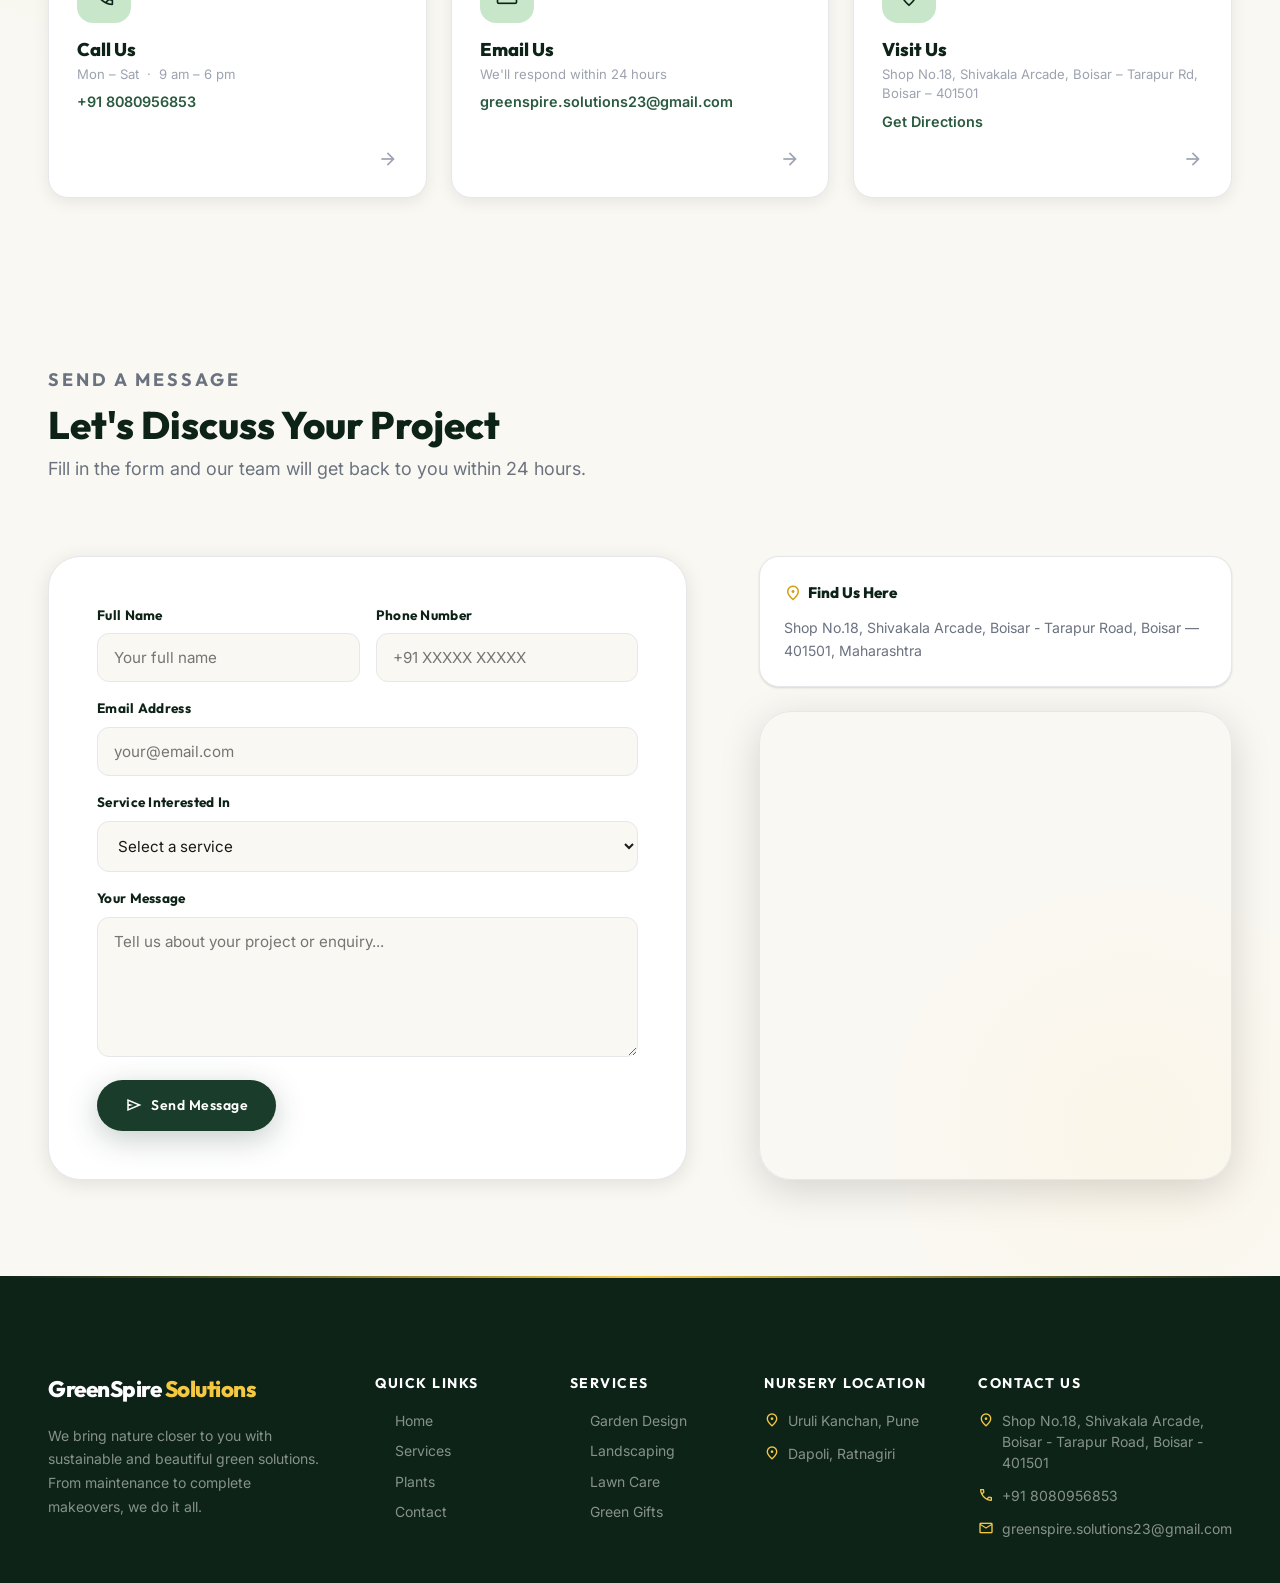
==== commit eef24c3e: "OK" ====
--- a/contact.html
+++ b/contact.html
@@ -131,7 +131,7 @@
   <section class="section profile-section">
     <div class="container">
       <div class="profile-image reveal-left">
-        <img src="https://ik.imagekit.io/greenspire/images/about.webp?tr=w-700,q-65" loading="lazy" alt="Mr. Gaurav Chandulal Kapare — Founder">
+        <img src="https://ik.imagekit.io/greenspire/images/about.webp?tr=w-700,q-65" srcset="https://ik.imagekit.io/greenspire/images/about.webp?tr=w-700,q-65 1x, https://ik.imagekit.io/greenspire/images/about.webp?tr=w-1400,q-65 2x" loading="lazy" alt="Mr. Gaurav Chandulal Kapare — Founder">
       </div>
       <div class="profile-details reveal-right">
         <p class="section-label">Meet the Founder</p>
